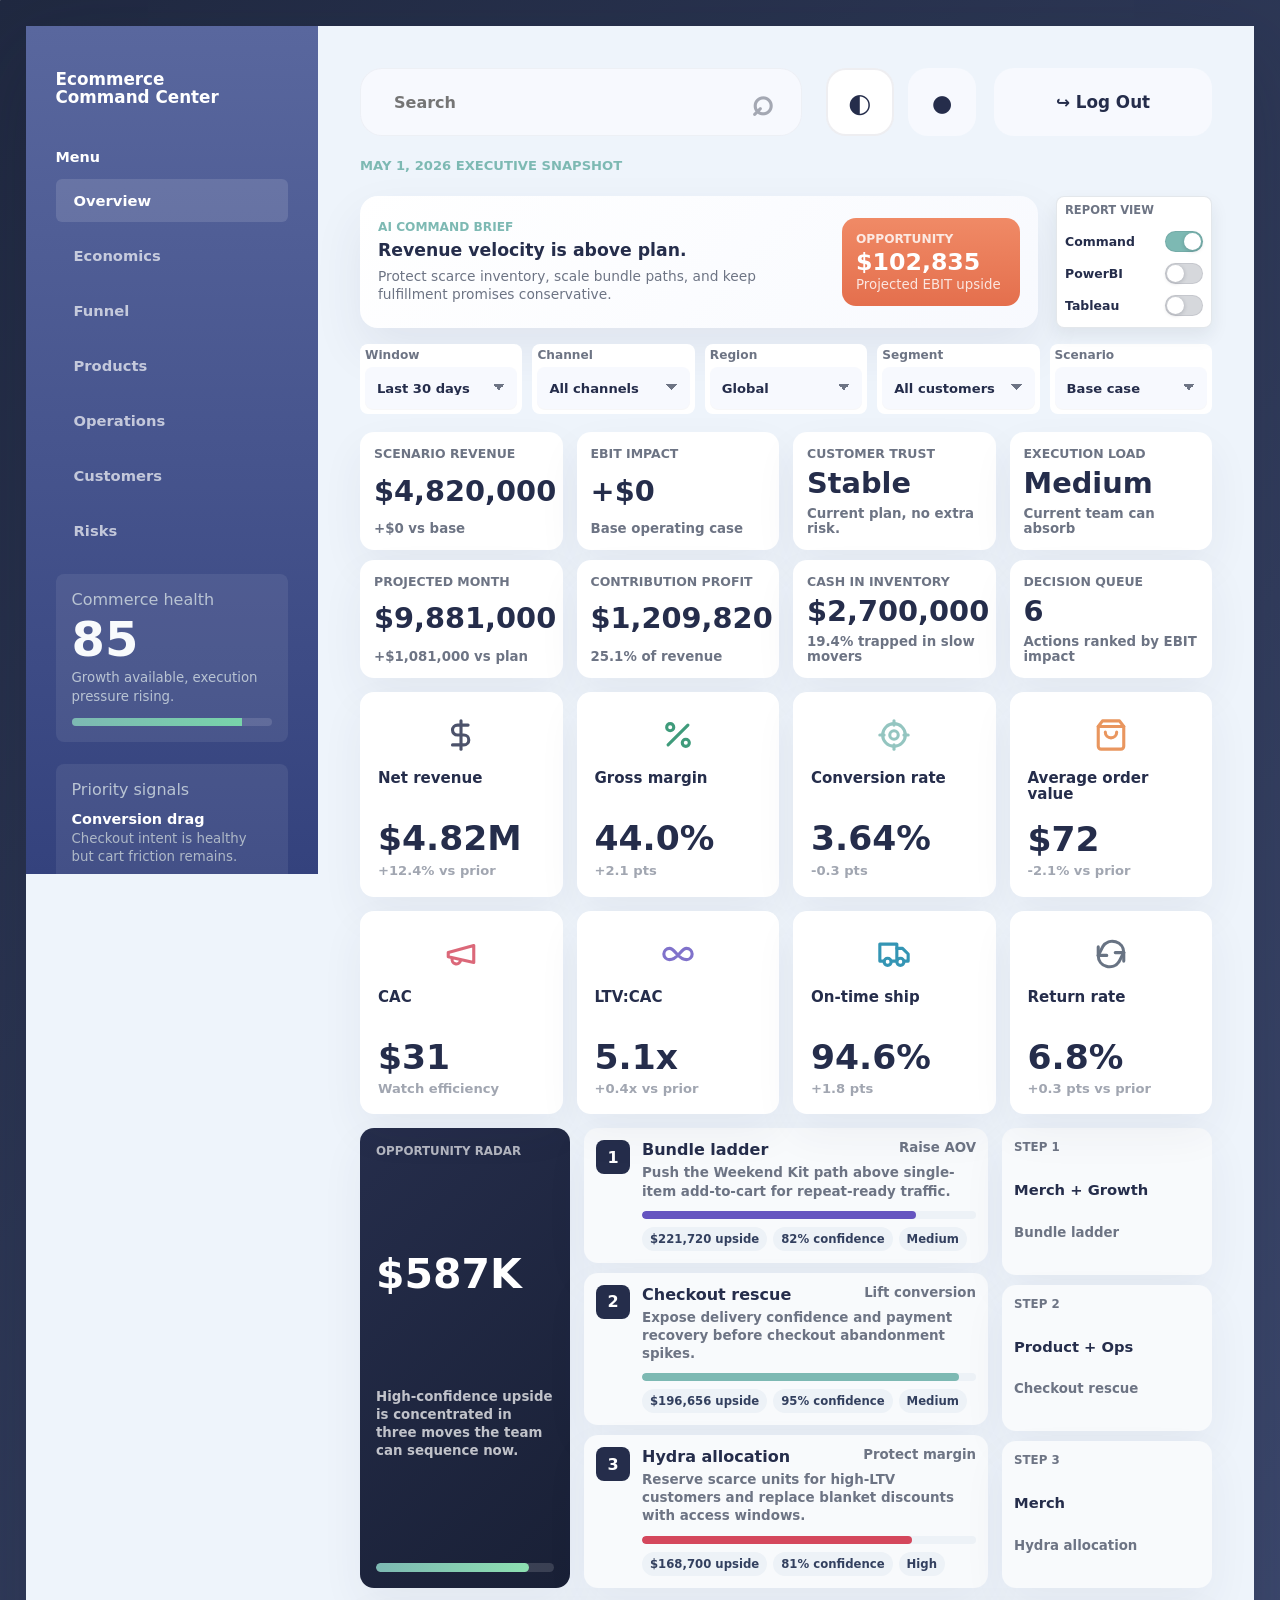
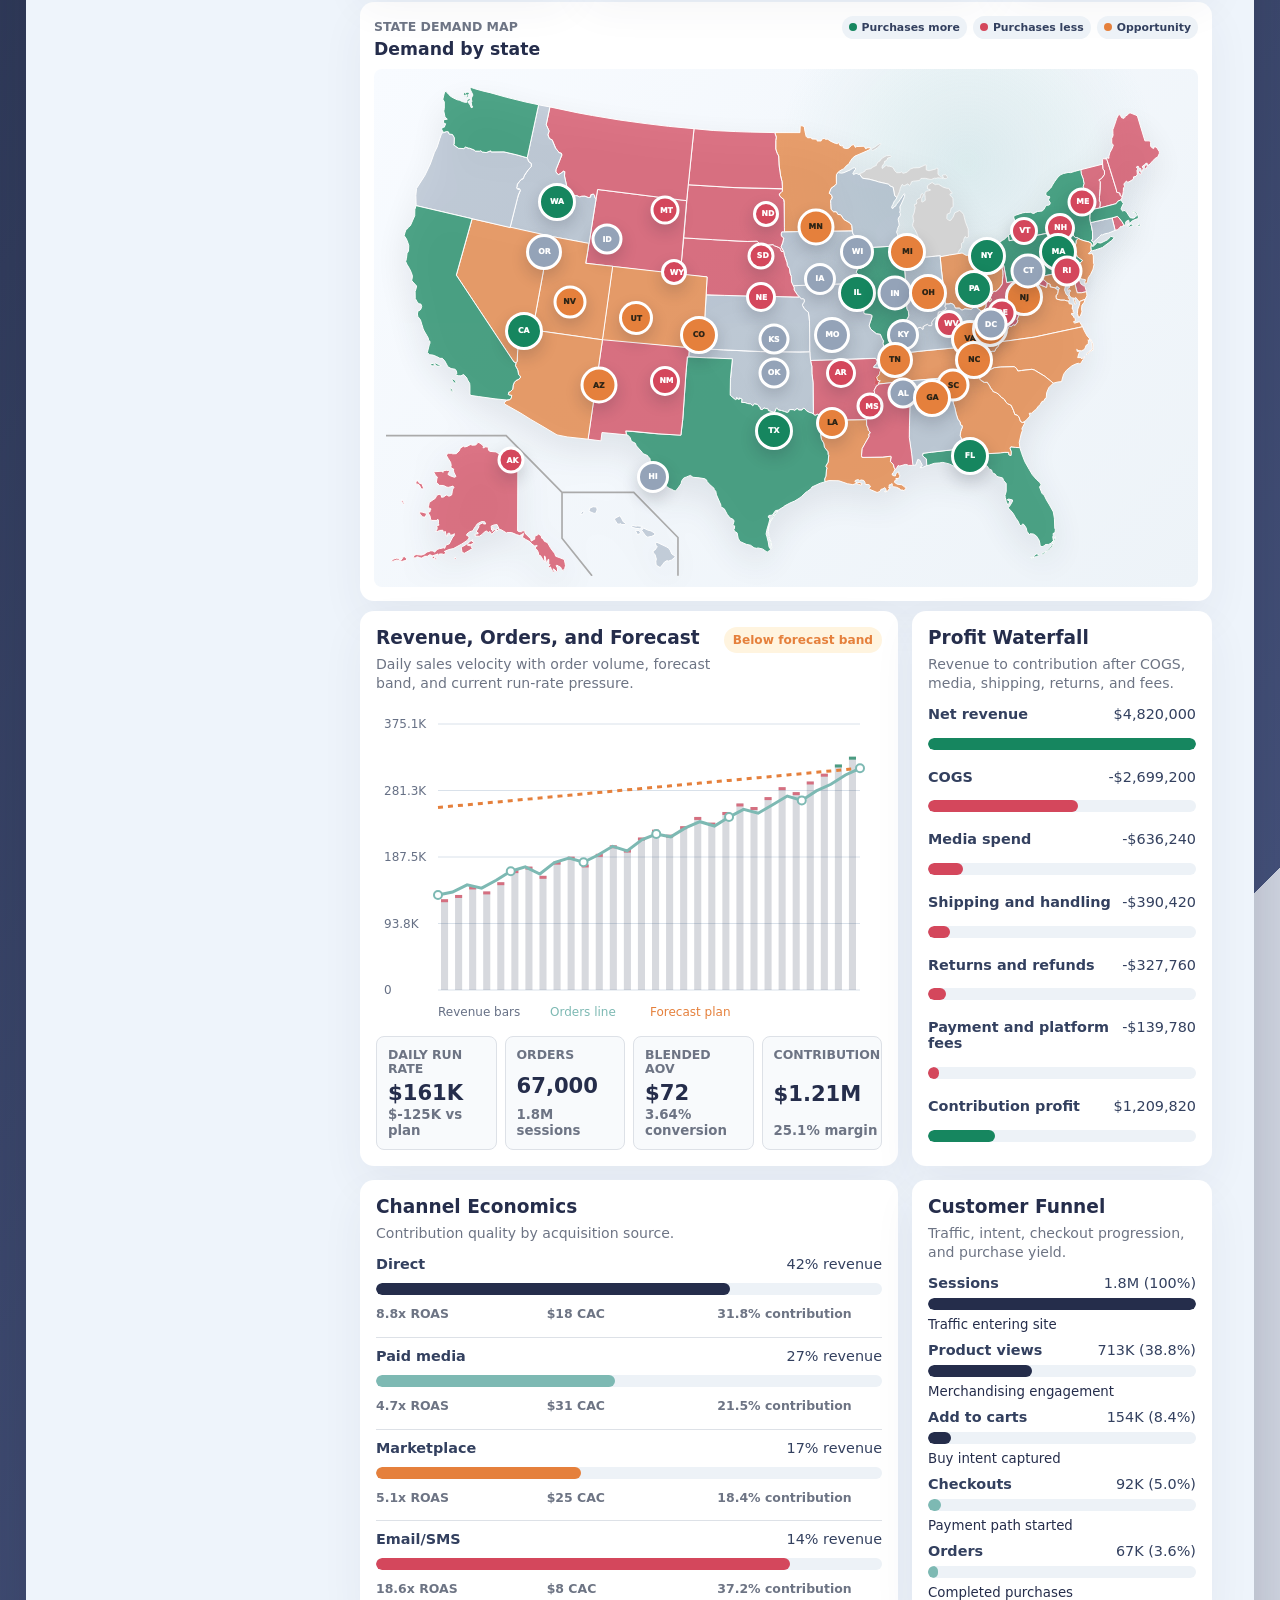
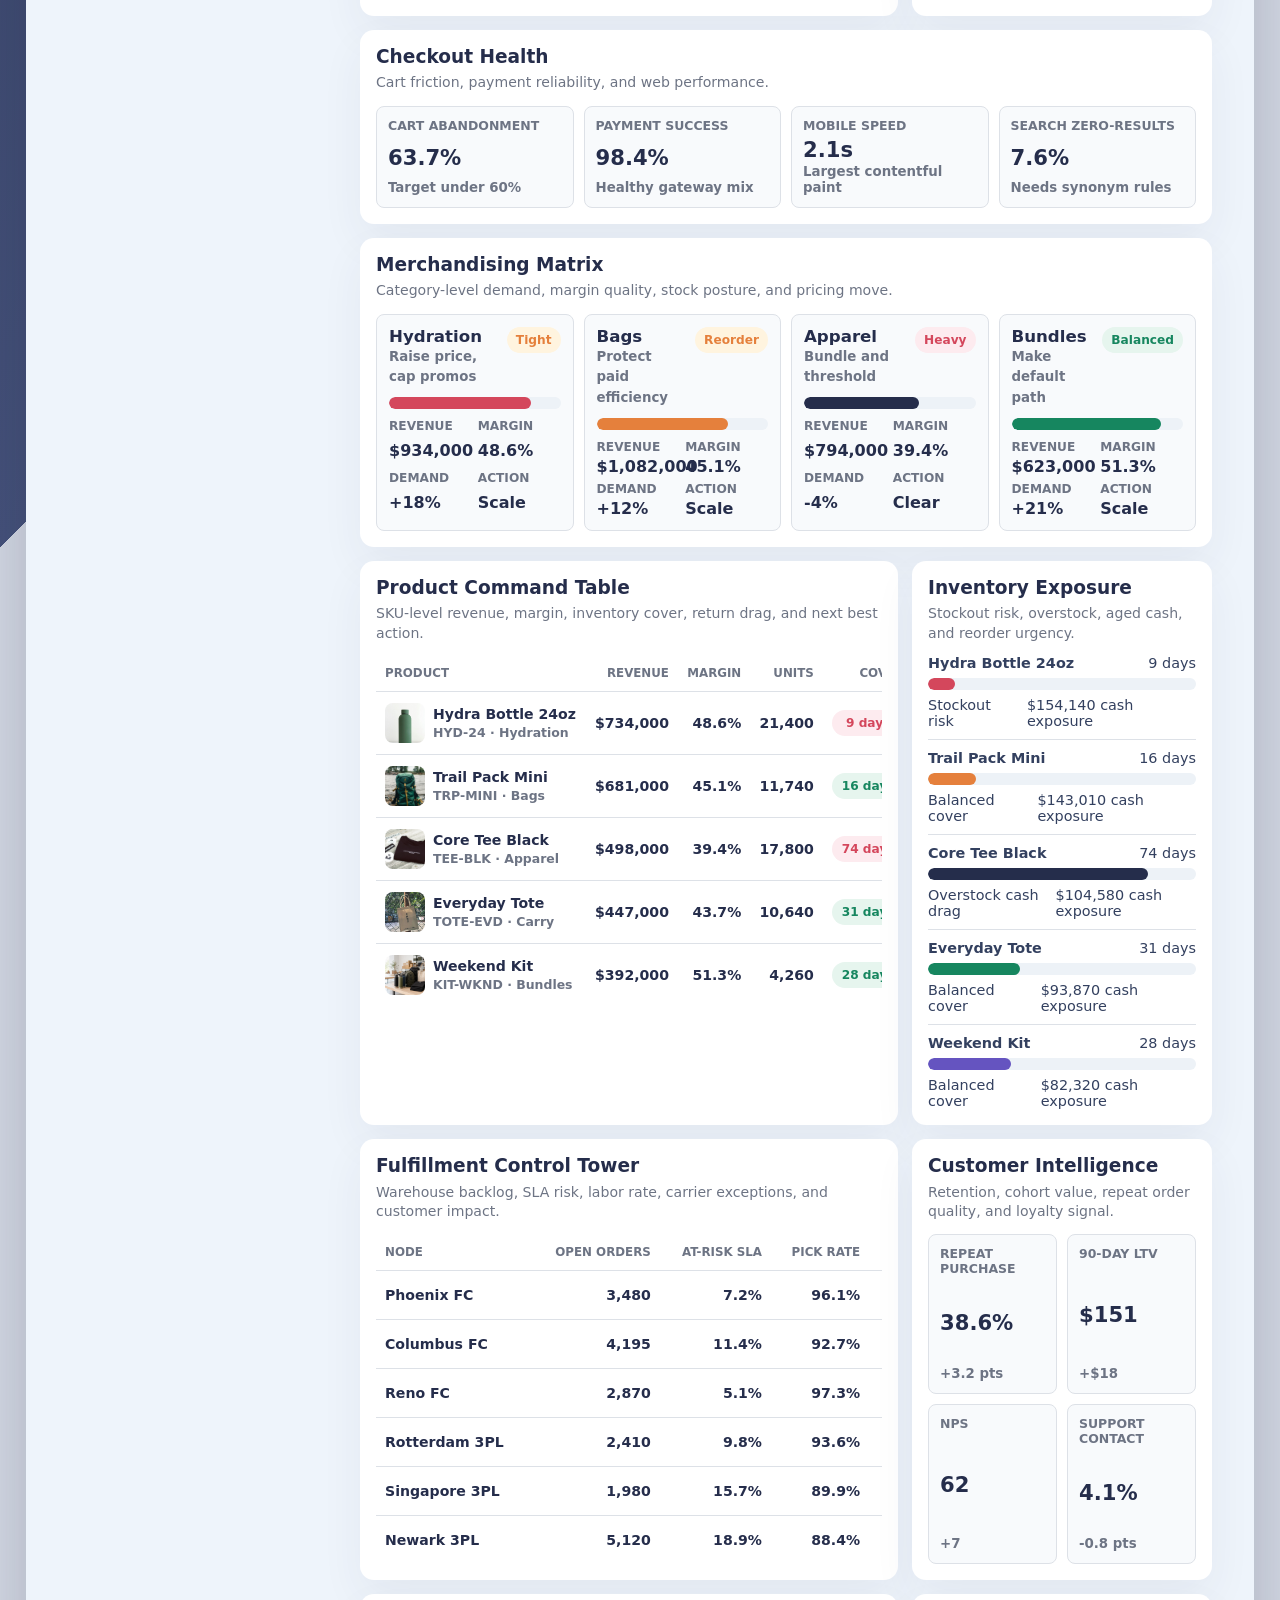
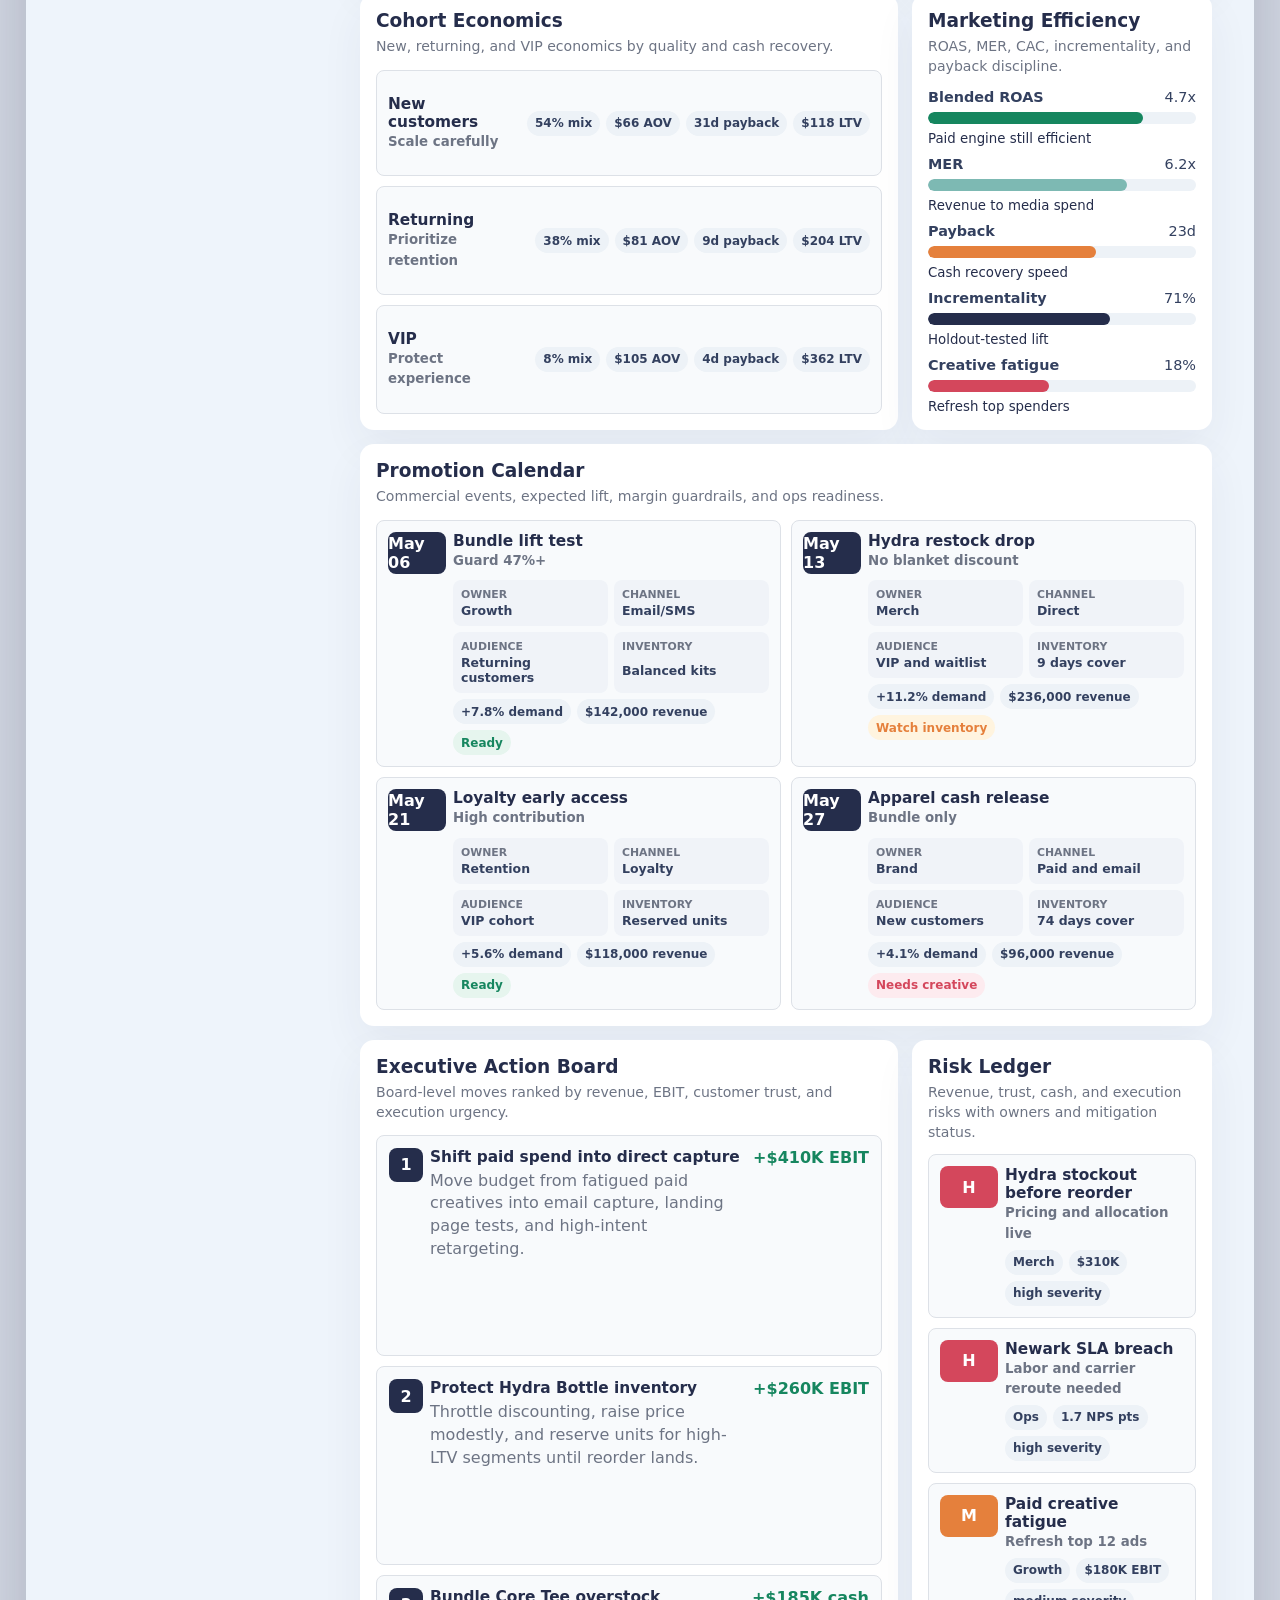
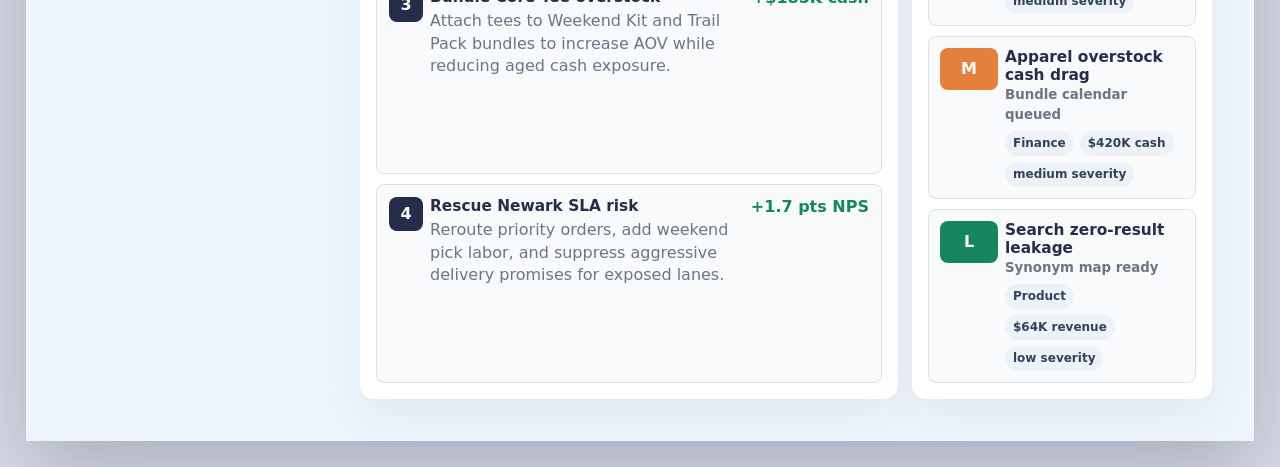
==== index.html @ 9aaed0cb "Initial ecommerce dashboard" ====
<!doctype html>
<html lang="en">
  <head>
    <meta charset="UTF-8" />
    <meta name="viewport" content="width=device-width, initial-scale=1.0" />
    <title>Ecommerce Command Center</title>
    <link rel="stylesheet" href="./styles.css" />
  </head>
  <body data-skin="command">
    <div class="app-shell">
      <aside class="sidebar" aria-label="Dashboard navigation">
        <div class="brand">
          <span class="brand-mark" aria-hidden="true">EC</span>
          <div>
            <strong>Ecommerce Command Center</strong>
            <span>Boardroom operating system</span>
          </div>
        </div>

        <nav class="nav-list">
          <a class="active" href="#overview">Overview</a>
          <a href="#economics">Economics</a>
          <a href="#funnel">Funnel</a>
          <a href="#products">Products</a>
          <a href="#operations">Operations</a>
          <a href="#customers">Customers</a>
          <a href="#risks">Risks</a>
        </nav>

        <section class="side-score" aria-label="Commerce health score">
          <span>Commerce health</span>
          <strong id="health-score">91</strong>
          <small id="health-copy">Growth strong, fulfillment pressure contained.</small>
          <div class="mini-progress" aria-hidden="true"><span id="health-fill"></span></div>
        </section>

        <section class="sidebar-panel" aria-label="Priority signals">
          <span>Priority signals</span>
          <ul id="signal-list"></ul>
        </section>
      </aside>

      <main class="dashboard">
        <section class="utility-bar" aria-label="Dashboard utilities">
          <label class="search-box">
            <span class="visually-hidden">Search</span>
            <input type="search" placeholder="Search" />
          </label>
          <div class="utility-actions" aria-label="Quick actions">
            <div class="theme-toggle" role="group" aria-label="Theme mode">
              <button class="active" type="button" data-theme-option="light" aria-label="Use light mode" aria-pressed="true">◐</button>
              <button type="button" data-theme-option="dark" aria-label="Use dark mode" aria-pressed="false">●</button>
            </div>
            <button type="button" aria-label="Log out">↪ Log Out</button>
          </div>
        </section>
        <header class="topbar">
          <div>
            <p class="eyebrow">May 1, 2026 executive snapshot</p>
            <h1>Ecommerce Command Center</h1>
            <p class="page-copy">
              Revenue, margin, acquisition, inventory, fulfillment, customer quality, and web performance in one
              decision-grade view.
            </p>
          </div>
          <section class="command-brief" aria-label="Executive command brief">
            <div class="brief-main">
              <span>AI Command Brief</span>
              <strong id="brief-headline">Revenue velocity is above plan.</strong>
              <p id="brief-copy">Protect scarce inventory, scale bundle paths, and keep fulfillment promises conservative.</p>
            </div>
            <div class="brief-score">
              <span>Opportunity</span>
              <strong id="brief-opportunity">$410K</strong>
              <small>Projected EBIT upside</small>
            </div>
            <div class="brief-pulse" aria-hidden="true">
              <i style="height: 42%"></i>
              <i style="height: 58%"></i>
              <i style="height: 48%"></i>
              <i style="height: 72%"></i>
              <i style="height: 64%"></i>
              <i style="height: 88%"></i>
              <i style="height: 76%"></i>
            </div>
          </section>
          <section class="hero-carousel" aria-label="Ecommerce command highlights">
            <div class="carousel-viewport">
              <article class="carousel-slide active">
                <img src="./performance-redesign/assets/operations-hero.png" alt="Operations planning desk with ecommerce products" />
                <div>
                  <span>Ops signal</span>
                  <strong>Fulfillment pressure mapped to revenue risk.</strong>
                </div>
              </article>
              <article class="carousel-slide">
                <img src="./performance-redesign/assets/product-bottle.jpg" alt="Green reusable bottle product hero" />
                <div>
                  <span>Inventory signal</span>
                  <strong>Hydra scarcity protected by price and allocation.</strong>
                </div>
              </article>
              <article class="carousel-slide">
                <img src="./performance-redesign/assets/product-backpack.jpg" alt="Green backpack product hero" />
                <div>
                  <span>Growth signal</span>
                  <strong>Best sellers linked to margin and channel quality.</strong>
                </div>
              </article>
            </div>
            <div class="carousel-dots" aria-label="Carousel slides">
              <button class="active" type="button" data-carousel-dot="0" aria-label="Show operations highlight"></button>
              <button type="button" data-carousel-dot="1" aria-label="Show inventory highlight"></button>
              <button type="button" data-carousel-dot="2" aria-label="Show growth highlight"></button>
            </div>
          </section>
          <div class="topbar-controls">
            <div class="skin-toggle" role="group" aria-label="Dashboard skin">
              <div class="skin-options">
                <strong>Report View</strong>
                <button class="active" type="button" data-skin-option="command" aria-pressed="true">
                  <span>Command</span>
                  <i aria-hidden="true"></i>
                </button>
                <button type="button" data-skin-option="powerbi" aria-pressed="false">
                  <span>PowerBI</span>
                  <i aria-hidden="true"></i>
                </button>
                <button type="button" data-skin-option="tableau" aria-pressed="false">
                  <span>Tableau</span>
                  <i aria-hidden="true"></i>
                </button>
              </div>
            </div>
            <section class="filters" aria-label="Dashboard filters">
              <label>
                Window
                <select id="range-filter">
                  <option value="30">Last 30 days</option>
                  <option value="14">Last 14 days</option>
                  <option value="7">Last 7 days</option>
                </select>
              </label>
              <label>
                Channel
                <select id="channel-filter">
                  <option value="all">All channels</option>
                  <option value="direct">Direct</option>
                  <option value="paid">Paid media</option>
                  <option value="marketplace">Marketplace</option>
                  <option value="email">Email/SMS</option>
                </select>
              </label>
              <label>
                Region
                <select id="region-filter">
                  <option value="all">Global</option>
                  <option value="na">North America</option>
                  <option value="eu">Europe</option>
                  <option value="apac">APAC</option>
                </select>
              </label>
              <label>
                Segment
                <select id="segment-filter">
                  <option value="all">All customers</option>
                  <option value="new">New customers</option>
                  <option value="returning">Returning customers</option>
                  <option value="vip">VIP cohort</option>
                </select>
              </label>
              <label>
                Scenario
                <select id="scenario-filter">
                  <option value="base">Base case</option>
                  <option value="growth">Growth push</option>
                  <option value="profit">Profit mode</option>
                  <option value="risk">Risk-off</option>
                </select>
              </label>
            </section>
          </div>
        </header>

        <section class="scenario-strip" aria-label="Scenario impact">
          <article>
            <span>Scenario revenue</span>
            <strong id="scenario-revenue">$4.82M</strong>
            <small id="scenario-revenue-copy">Base operating case</small>
          </article>
          <article>
            <span>EBIT impact</span>
            <strong id="scenario-ebit">$0</strong>
            <small id="scenario-ebit-copy">No scenario adjustment</small>
          </article>
          <article>
            <span>Customer trust</span>
            <strong id="scenario-trust">Stable</strong>
            <small id="scenario-trust-copy">Promise quality protected</small>
          </article>
          <article>
            <span>Execution load</span>
            <strong id="scenario-load">Medium</strong>
            <small id="scenario-load-copy">Current team can absorb</small>
          </article>
        </section>

        <section class="briefing-strip" aria-label="Executive briefing">
          <article>
            <span>Projected month</span>
            <strong id="month-projection">$9.9M</strong>
            <small id="projection-gap">+$1.1M vs plan</small>
          </article>
          <article>
            <span>Contribution profit</span>
            <strong id="contribution-profit">$1.21M</strong>
            <small id="profit-gap">25.1% of revenue</small>
          </article>
          <article>
            <span>Cash in inventory</span>
            <strong id="cash-inventory">$2.7M</strong>
            <small id="inventory-copy">19.4% trapped in slow movers</small>
          </article>
          <article>
            <span>Decision queue</span>
            <strong id="decision-count">6</strong>
            <small>Actions ranked by EBIT impact</small>
          </article>
        </section>

        <section class="summary-grid" aria-label="Top KPIs">
          <article class="kpi-card accent-blue">
            <span class="kpi-label">Net revenue</span>
            <strong id="revenue-kpi">$4.82M</strong>
            <small id="revenue-delta" class="positive">+12.4% vs prior</small>
          </article>
          <article class="kpi-card accent-green">
            <span class="kpi-label">Gross margin</span>
            <strong id="margin-kpi">42.8%</strong>
            <small id="margin-delta" class="positive">+2.1 pts</small>
          </article>
          <article class="kpi-card accent-teal">
            <span class="kpi-label">Conversion rate</span>
            <strong id="conversion-kpi">3.64%</strong>
            <small id="conversion-delta" class="negative">-0.3 pts</small>
          </article>
          <article class="kpi-card accent-amber">
            <span class="kpi-label">Average order value</span>
            <strong id="aov-kpi">$71.90</strong>
            <small id="aov-delta" class="positive">+4.6% vs prior</small>
          </article>
          <article class="kpi-card accent-rose">
            <span class="kpi-label">CAC</span>
            <strong id="cac-kpi">$31.40</strong>
            <small id="cac-delta" class="neutral">Within target band</small>
          </article>
          <article class="kpi-card accent-indigo">
            <span class="kpi-label">LTV:CAC</span>
            <strong id="ltv-kpi">4.8x</strong>
            <small id="ltv-delta" class="positive">+0.4x vs prior</small>
          </article>
          <article class="kpi-card accent-cyan">
            <span class="kpi-label">On-time ship</span>
            <strong id="ship-kpi">94.6%</strong>
            <small id="ship-delta" class="positive">+1.8 pts</small>
          </article>
          <article class="kpi-card accent-slate">
            <span class="kpi-label">Return rate</span>
            <strong id="return-kpi">6.8%</strong>
            <small id="return-delta" class="positive">-0.9 pts vs prior</small>
          </article>
        </section>

        <section class="opportunity-radar" id="opportunity-radar" aria-label="Opportunity radar">
          <div class="radar-hero">
            <span>Opportunity radar</span>
            <strong id="radar-upside">$0</strong>
            <small id="radar-copy">Filtering the operating model for the highest-confidence next moves.</small>
            <div class="radar-score" aria-label="Opportunity confidence">
              <i id="radar-score-fill"></i>
            </div>
          </div>
          <div class="radar-map" id="radar-map"></div>
          <div class="radar-timeline" id="radar-timeline"></div>
        </section>

        <section class="state-demand-panel" aria-label="United States demand map">
          <div class="state-map-head">
            <div>
              <span class="mini-label">State demand map</span>
              <h2>Demand by state</h2>
            </div>
            <div class="state-legend" aria-label="State demand legend">
              <span><i class="legend-high"></i> Purchases more</span>
              <span><i class="legend-low"></i> Purchases less</span>
              <span><i class="legend-opportunity"></i> Opportunity</span>
            </div>
          </div>
          <div class="state-map-layout">
            <div class="state-geo-map" id="state-geo-map">
              <div class="real-us-map-frame">
                <object class="real-us-map" data="./assets/us-map.svg" type="image/svg+xml" aria-label="United States map with state boundaries">
                  United States map with state boundaries
                </object>
              </div>
            </div>
          </div>
        </section>

        <section class="content-grid">
          <article class="panel xwide" id="overview">
            <div class="panel-head">
              <div>
                <h2>Revenue, Orders, and Forecast</h2>
                <p>Daily sales velocity with order volume, forecast band, and current run-rate pressure.</p>
              </div>
              <span id="trend-status" class="status-pill">Tracking above plan</span>
            </div>
            <div class="chart-wrap">
              <canvas id="revenue-chart" height="320" aria-label="Revenue, orders, and forecast trend"></canvas>
              <div class="chart-tooltip" id="revenue-chart-tooltip" role="status" aria-live="polite"></div>
            </div>
            <div class="chart-metrics" id="chart-metrics"></div>
          </article>

          <article class="panel" id="economics">
            <div class="panel-head">
              <div>
                <h2>Profit Waterfall</h2>
                <p>Revenue to contribution after COGS, media, shipping, returns, and fees.</p>
              </div>
            </div>
            <div class="waterfall" id="profit-waterfall"></div>
          </article>

          <article class="panel">
            <div class="panel-head">
              <div>
                <h2>Channel Economics</h2>
                <p>Contribution quality by acquisition source.</p>
              </div>
            </div>
            <div class="channel-economics" id="channel-economics"></div>
          </article>

          <article class="panel" id="funnel">
            <div class="panel-head">
              <div>
                <h2>Customer Funnel</h2>
                <p>Traffic, intent, checkout progression, and purchase yield.</p>
              </div>
            </div>
            <div class="funnel-list" id="funnel-list"></div>
          </article>

          <article class="panel" id="checkout-health-panel">
            <div class="panel-head">
              <div>
                <h2>Checkout Health</h2>
                <p>Cart friction, payment reliability, and web performance.</p>
              </div>
            </div>
            <div class="diagnostic-grid" id="checkout-health"></div>
          </article>

          <article class="panel wide" id="merchandising">
            <div class="panel-head">
              <div>
                <h2>Merchandising Matrix</h2>
                <p>Category-level demand, margin quality, stock posture, and pricing move.</p>
              </div>
            </div>
            <div class="merch-grid" id="merch-grid"></div>
          </article>

          <article class="panel wide" id="products">
            <div class="panel-head">
              <div>
                <h2>Product Command Table</h2>
                <p>SKU-level revenue, margin, inventory cover, return drag, and next best action.</p>
              </div>
            </div>
            <div class="table-wrap">
              <table>
                <thead>
                  <tr>
                    <th>Product</th>
                    <th>Revenue</th>
                    <th>Margin</th>
                    <th>Units</th>
                    <th>Cover</th>
                    <th>Return</th>
                    <th>Action</th>
                  </tr>
                </thead>
                <tbody id="product-table"></tbody>
              </table>
            </div>
          </article>

          <article class="panel">
            <div class="panel-head">
              <div>
                <h2>Inventory Exposure</h2>
                <p>Stockout risk, overstock, aged cash, and reorder urgency.</p>
              </div>
            </div>
            <div class="inventory-list" id="inventory-list"></div>
          </article>

          <article class="panel wide" id="operations">
            <div class="panel-head">
              <div>
                <h2>Fulfillment Control Tower</h2>
                <p>Warehouse backlog, SLA risk, labor rate, carrier exceptions, and customer impact.</p>
              </div>
            </div>
            <div class="table-wrap">
              <table>
                <thead>
                  <tr>
                    <th>Node</th>
                    <th>Open orders</th>
                    <th>At-risk SLA</th>
                    <th>Pick rate</th>
                    <th>Ship cost</th>
                    <th>Carrier issues</th>
                    <th>Status</th>
                  </tr>
                </thead>
                <tbody id="warehouse-table"></tbody>
              </table>
            </div>
          </article>

          <article class="panel" id="customers">
            <div class="panel-head">
              <div>
                <h2>Customer Intelligence</h2>
                <p>Retention, cohort value, repeat order quality, and loyalty signal.</p>
              </div>
            </div>
            <div class="customer-grid" id="customer-grid"></div>
          </article>

          <article class="panel">
            <div class="panel-head">
              <div>
                <h2>Cohort Economics</h2>
                <p>New, returning, and VIP economics by quality and cash recovery.</p>
              </div>
            </div>
            <div class="cohort-list" id="cohort-list"></div>
          </article>

          <article class="panel">
            <div class="panel-head">
              <div>
                <h2>Marketing Efficiency</h2>
                <p>ROAS, MER, CAC, incrementality, and payback discipline.</p>
              </div>
            </div>
            <div class="metric-stack" id="marketing-metrics"></div>
          </article>

          <article class="panel" id="promotion-calendar-panel">
            <div class="panel-head">
              <div>
                <h2>Promotion Calendar</h2>
                <p>Commercial events, expected lift, margin guardrails, and ops readiness.</p>
              </div>
            </div>
            <div class="promo-list" id="promo-list"></div>
          </article>

          <article class="panel wide">
            <div class="panel-head">
              <div>
                <h2>Executive Action Board</h2>
                <p>Board-level moves ranked by revenue, EBIT, customer trust, and execution urgency.</p>
              </div>
            </div>
            <div class="action-board" id="action-board"></div>
          </article>

          <article class="panel wide" id="risks">
            <div class="panel-head">
              <div>
                <h2>Risk Ledger</h2>
                <p>Revenue, trust, cash, and execution risks with owners and mitigation status.</p>
              </div>
            </div>
            <div class="risk-ledger" id="risk-ledger"></div>
          </article>
        </section>
      </main>
    </div>

    <script src="./app.js"></script>
  </body>
</html>
---- styles.css ----
:root {
  color-scheme: light;
  --ink: #252d4b;
  --ink-2: #33405f;
  --muted: #6d7484;
  --soft: #8a94a6;
  --line: #dde1e7;
  --line-strong: #c6ccd6;
  --panel: #ffffff;
  --page: #eef0f3;
  --nav: #252d4b;
  --nav-2: #1d243c;
  --blue: #252d4b;
  --teal: #7db9b3;
  --green: #16865f;
  --amber: #e5803c;
  --rose: #d4475c;
  --indigo: #6554c0;
  --cyan: #087ea4;
  --slate: #475569;
  --shadow: 0 22px 54px rgba(20, 25, 42, 0.13);
  --tight-shadow: 0 12px 28px rgba(20, 25, 42, 0.1);
  --select-bg: #ffffff;
  --card-bg: rgba(255, 255, 255, 0.78);
  --subcard-bg: #f8fafc;
  --track: #edf2f7;
  --nav-text: #c9d3e1;
  --nav-active: rgba(255, 255, 255, 0.1);
  font-family: Inter, ui-sans-serif, system-ui, -apple-system, BlinkMacSystemFont, "Segoe UI", sans-serif;
}

body[data-skin="powerbi"] {
  --ink: #1f1f1f;
  --ink-2: #2f2f2f;
  --muted: #5f6368;
  --line: #d4d4d4;
  --line-strong: #bdbdbd;
  --panel: #ffffff;
  --page: #f3f2f1;
  --nav: #201f1e;
  --nav-2: #323130;
  --blue: #118dff;
  --teal: #00b7c3;
  --green: #107c41;
  --amber: #f2c811;
  --rose: #d13438;
  --indigo: #5c2d91;
  --cyan: #0078d4;
  --slate: #605e5c;
  --shadow: 0 8px 22px rgba(32, 31, 30, 0.11);
  --tight-shadow: 0 4px 12px rgba(32, 31, 30, 0.08);
  --card-bg: #ffffff;
  --subcard-bg: #fafafa;
  --track: #eeeeee;
  --nav-active: rgba(242, 200, 17, 0.18);
}

body[data-skin="tableau"] {
  --ink: #1f2933;
  --ink-2: #344054;
  --muted: #697586;
  --line: #d6dce5;
  --line-strong: #b9c4d0;
  --panel: #ffffff;
  --page: #f7f8fa;
  --nav: #243746;
  --nav-2: #324a5f;
  --blue: #4e79a7;
  --teal: #76b7b2;
  --green: #59a14f;
  --amber: #f28e2b;
  --rose: #e15759;
  --indigo: #b07aa1;
  --cyan: #9c755f;
  --slate: #79706e;
  --shadow: 0 10px 28px rgba(36, 55, 70, 0.1);
  --tight-shadow: 0 6px 16px rgba(36, 55, 70, 0.08);
  --card-bg: #ffffff;
  --subcard-bg: #fbfbfc;
  --track: #edf0f4;
  --nav-active: rgba(255, 255, 255, 0.14);
}

body[data-skin="powerbi"] .brand-mark {
  color: #201f1e;
  background: var(--amber);
}

body[data-skin="powerbi"] {
  background: #f3f2f1;
}

body[data-skin="powerbi"] .app-shell {
  grid-template-columns: 244px minmax(0, 1fr);
}

body[data-skin="powerbi"] .sidebar {
  padding: 18px 14px;
  background: linear-gradient(180deg, #201f1e, #2b2a29);
}

body[data-skin="powerbi"] .brand {
  padding-bottom: 14px;
  margin-bottom: 18px;
  border-bottom: 1px solid rgba(255, 255, 255, 0.16);
}

body[data-skin="powerbi"] .nav-list {
  gap: 3px;
}

body[data-skin="powerbi"] .nav-list a,
body[data-skin="powerbi"] .side-score,
body[data-skin="powerbi"] .sidebar-panel,
body[data-skin="powerbi"] .scenario-strip article,
body[data-skin="powerbi"] .briefing-strip article,
body[data-skin="powerbi"] .kpi-card,
body[data-skin="powerbi"] .panel,
body[data-skin="powerbi"] .chart-metrics article,
body[data-skin="powerbi"] .diagnostic-card,
body[data-skin="powerbi"] .customer-card,
body[data-skin="powerbi"] .merch-card,
body[data-skin="powerbi"] .cohort-row,
body[data-skin="powerbi"] .promo-item,
body[data-skin="powerbi"] .risk-item,
body[data-skin="powerbi"] .action-item {
  border-radius: 2px;
}

body[data-skin="powerbi"] .nav-list a.active {
  color: #201f1e;
  background: var(--amber);
}

body[data-skin="powerbi"] .dashboard {
  padding: 20px;
  background:
    linear-gradient(#e5e5e5 1px, transparent 1px),
    linear-gradient(90deg, #e5e5e5 1px, transparent 1px),
    #f3f2f1;
  background-size: 24px 24px;
}

body[data-skin="powerbi"] .topbar {
  display: grid;
  grid-template-columns: minmax(0, 1fr) minmax(260px, 420px) auto;
  align-items: start;
  gap: 14px;
  padding: 16px;
  border: 1px solid var(--line);
  border-left: 8px solid var(--amber);
  background: #ffffff;
  box-shadow: var(--tight-shadow);
}

body[data-skin="powerbi"] h1 {
  font-size: clamp(2rem, 3vw, 3.1rem);
  line-height: 1;
}

body[data-skin="powerbi"] .page-copy {
  max-width: none;
  margin-top: 7px;
}

body[data-skin="powerbi"] .hero-carousel,
body[data-skin="powerbi"] .carousel-viewport,
body[data-skin="powerbi"] .carousel-slide {
  border-radius: 2px;
}

body[data-skin="powerbi"] .filters {
  grid-template-columns: repeat(5, minmax(132px, 1fr));
  max-width: none;
  justify-content: stretch;
  grid-column: 1 / -1;
  width: 100%;
}

body[data-skin="powerbi"] label {
  min-width: 0;
  padding: 8px;
  border: 1px solid var(--line);
  background: #ffffff;
}

body[data-skin="powerbi"] .skin-toggle {
  justify-self: end;
  grid-column: 3;
  grid-row: 1;
}

body[data-skin="powerbi"] .topbar-controls {
  display: contents;
}

body[data-skin="powerbi"] .skin-options button.active i {
  color: #201f1e;
  background: var(--amber);
}

body[data-skin="powerbi"] select {
  width: 100%;
  border-radius: 2px;
  border-color: #bdbdbd;
  background-color: #ffffff;
}

body[data-skin="powerbi"] .scenario-strip,
body[data-skin="powerbi"] .briefing-strip,
body[data-skin="powerbi"] .summary-grid,
body[data-skin="powerbi"] .content-grid {
  gap: 10px;
}

body[data-skin="powerbi"] .kpi-card::before {
  width: 6px;
}

body[data-skin="powerbi"] .panel {
  border-top: 3px solid var(--amber);
  box-shadow: none;
}

body[data-skin="powerbi"] .panel-head {
  min-height: 52px;
  padding-bottom: 10px;
  border-bottom: 1px solid var(--line);
}

body[data-skin="powerbi"] .status-pill,
body[data-skin="powerbi"] .badge {
  border-radius: 2px;
}

body[data-skin="powerbi"] .bar-track,
body[data-skin="powerbi"] .bar-fill {
  border-radius: 0;
}

body[data-skin="tableau"] .brand-mark {
  color: #ffffff;
  background: var(--blue);
}

body[data-skin="tableau"] {
  background:
    linear-gradient(180deg, #ffffff 0, #ffffff 76px, var(--page) 76px),
    var(--page);
}

body[data-skin="tableau"] .app-shell {
  grid-template-columns: 1fr;
}

body[data-skin="tableau"] .sidebar {
  position: sticky;
  top: 0;
  z-index: 20;
  height: auto;
  display: grid;
  grid-template-columns: auto minmax(0, 1fr) auto;
  align-items: center;
  gap: 18px;
  padding: 12px 28px;
  color: var(--ink);
  background: rgba(255, 255, 255, 0.95);
  border-bottom: 1px solid var(--line);
  box-shadow: 0 4px 18px rgba(36, 55, 70, 0.06);
  backdrop-filter: blur(14px);
}

body[data-skin="tableau"] .brand {
  margin: 0;
}

body[data-skin="tableau"] .brand span {
  color: var(--muted);
}

body[data-skin="tableau"] .brand strong {
  color: var(--ink);
}

body[data-skin="tableau"] .nav-list {
  display: flex;
  justify-content: center;
  gap: 4px;
}

body[data-skin="tableau"] .nav-list a {
  color: var(--ink-2);
  border-radius: 0;
  border-bottom: 3px solid transparent;
  background: transparent;
}

body[data-skin="tableau"] .nav-list a:hover,
body[data-skin="tableau"] .nav-list a.active {
  color: var(--blue);
  border-bottom-color: var(--blue);
  background: transparent;
}

body[data-skin="tableau"] .side-score {
  width: 190px;
  margin: 0;
  padding: 9px 12px;
  color: var(--ink);
  border-color: var(--line);
  background: #ffffff;
}

body[data-skin="tableau"] .side-score span,
body[data-skin="tableau"] .side-score small {
  color: var(--muted);
}

body[data-skin="tableau"] .side-score strong {
  display: inline;
  margin: 0 8px 0 0;
  color: var(--ink);
  font-size: 1.45rem;
}

body[data-skin="tableau"] .side-score .mini-progress,
body[data-skin="tableau"] .sidebar-panel {
  display: none;
}

body[data-skin="tableau"] .dashboard {
  padding: 22px 28px 30px;
}

body[data-skin="tableau"] .topbar {
  display: grid;
  grid-template-columns: minmax(0, 1fr) minmax(280px, 460px) auto;
  align-items: start;
  gap: 18px;
  margin-bottom: 16px;
}

body[data-skin="tableau"] h1 {
  font-size: clamp(2.2rem, 3.4vw, 4rem);
}

body[data-skin="tableau"] .filters {
  grid-template-columns: repeat(5, minmax(132px, 1fr));
  max-width: none;
  justify-content: stretch;
  grid-column: 1 / -1;
  width: 100%;
  padding: 10px;
  border: 1px solid var(--line);
  border-radius: 8px;
  background: #ffffff;
  box-shadow: var(--tight-shadow);
}

body[data-skin="tableau"] .hero-carousel {
  box-shadow: none;
}

body[data-skin="tableau"] .topbar-controls {
  display: contents;
}

body[data-skin="tableau"] .skin-toggle {
  justify-self: end;
  grid-column: 3;
  grid-row: 1;
}

body[data-skin="tableau"] select {
  width: 100%;
  border-radius: 4px;
}

body[data-skin="tableau"] .kpi-card::before {
  width: 0;
}

body[data-skin="tableau"] .kpi-card {
  border-top: 4px solid var(--accent, var(--blue));
  box-shadow: none;
}

body[data-skin="tableau"] .panel {
  box-shadow: 0 1px 0 rgba(36, 55, 70, 0.08), 0 10px 22px rgba(36, 55, 70, 0.07);
  border-top: 1px solid var(--line);
}

body[data-skin="tableau"] .scenario-strip article,
body[data-skin="tableau"] .briefing-strip article {
  border-left: 4px solid var(--blue);
}

body[data-skin="tableau"] .panel-head {
  border-bottom: 1px solid var(--line);
  padding-bottom: 10px;
}

body[data-skin="tableau"] .bar-track {
  height: 10px;
}

body[data-skin="tableau"] table {
  border-collapse: separate;
  border-spacing: 0;
}

body[data-skin="tableau"] tbody tr:nth-child(even) td {
  background: #fafbfc;
}

* {
  box-sizing: border-box;
}

html {
  scroll-behavior: smooth;
}

body {
  margin: 0;
  color: var(--ink);
  background:
    linear-gradient(180deg, rgba(255, 255, 255, 0.88), rgba(238, 243, 247, 0.96) 290px),
    var(--page);
  font-variant-numeric: tabular-nums;
}

button,
select {
  font: inherit;
}

strong,
b,
td,
th,
select,
button,
.badge,
.status-pill,
.impact,
.kpi-card small,
.briefing-strip small,
.scenario-strip small {
  font-variant-numeric: tabular-nums;
}

.app-shell {
  min-height: 100vh;
  display: grid;
  grid-template-columns: 292px minmax(0, 1fr);
}

.sidebar {
  position: sticky;
  top: 0;
  height: 100vh;
  padding: 24px 18px;
  color: #f8fafc;
  background:
    radial-gradient(circle at 20% 0%, rgba(15, 159, 143, 0.3), transparent 26%),
    linear-gradient(180deg, var(--nav), var(--nav-2));
  overflow-y: auto;
}

.brand {
  display: flex;
  align-items: center;
  gap: 12px;
  margin-bottom: 28px;
}

.brand-mark {
  display: grid;
  place-items: center;
  width: 44px;
  height: 44px;
  border-radius: 8px;
  font-weight: 900;
  background: #f8fafc;
  color: var(--nav);
}

.brand strong,
.brand span {
  display: block;
}

.brand span {
  margin-top: 3px;
  color: #aeb8c7;
  font-size: 0.82rem;
}

.nav-list {
  display: grid;
  gap: 7px;
}

.nav-list a {
  color: var(--nav-text);
  text-decoration: none;
  padding: 11px 12px;
  border-radius: 8px;
  font-size: 0.92rem;
  font-weight: 800;
}

.nav-list a:hover,
.nav-list a.active {
  color: #ffffff;
  background: var(--nav-active);
}

.side-score,
.sidebar-panel {
  margin-top: 22px;
  padding: 16px;
  border: 1px solid rgba(255, 255, 255, 0.14);
  border-radius: 8px;
  background: rgba(255, 255, 255, 0.06);
}

.side-score span,
.side-score small,
.sidebar-panel span {
  color: #b9c4d3;
}

.side-score strong {
  display: block;
  margin: 8px 0 4px;
  font-size: 3rem;
  line-height: 0.95;
}

.mini-progress {
  height: 8px;
  margin-top: 13px;
  overflow: hidden;
  border-radius: 999px;
  background: rgba(255, 255, 255, 0.13);
}

.mini-progress span {
  display: block;
  width: 91%;
  height: 100%;
  background: linear-gradient(90deg, var(--teal), #78d4aa);
}

.sidebar-panel ul {
  display: grid;
  gap: 12px;
  margin: 12px 0 0;
  padding: 0;
  list-style: none;
}

.sidebar-panel li {
  display: grid;
  gap: 3px;
  padding-top: 12px;
  border-top: 1px solid rgba(255, 255, 255, 0.1);
}

.sidebar-panel li:first-child {
  padding-top: 0;
  border-top: 0;
}

.sidebar-panel strong {
  color: #ffffff;
  font-size: 0.9rem;
}

.sidebar-panel small {
  color: #aeb8c7;
  line-height: 1.35;
}

.dashboard {
  min-width: 0;
  padding: 28px;
}

.topbar {
  display: flex;
  justify-content: space-between;
  align-items: end;
  gap: 26px;
  margin-bottom: 18px;
}

.topbar > div:first-child {
  min-width: 360px;
  flex: 1 1 560px;
}

.topbar-controls {
  display: grid;
  justify-items: end;
  gap: 12px;
  flex: 0 0 auto;
}

.hero-carousel {
  position: relative;
  width: clamp(280px, 24vw, 430px);
  flex: 0 1 430px;
  align-self: end;
  border: 1px solid var(--line);
  border-radius: 8px;
  background: var(--panel);
  box-shadow: var(--tight-shadow);
  overflow: hidden;
}

.carousel-viewport {
  position: relative;
  height: 164px;
  overflow: hidden;
  border-radius: 8px;
}

.carousel-slide {
  position: absolute;
  inset: 0;
  opacity: 0;
  transition: opacity 260ms ease;
}

.carousel-slide.active {
  opacity: 1;
}

.carousel-slide img {
  width: 100%;
  height: 100%;
  object-fit: cover;
  display: block;
}

.carousel-slide::after {
  content: "";
  position: absolute;
  inset: 0;
  background: linear-gradient(90deg, rgba(17, 24, 39, 0.82), rgba(17, 24, 39, 0.26) 70%);
}

.carousel-slide div {
  position: absolute;
  left: 14px;
  right: 14px;
  bottom: 14px;
  z-index: 1;
  display: grid;
  gap: 5px;
  color: #ffffff;
}

.carousel-slide span {
  color: rgba(255, 255, 255, 0.72);
  font-size: 0.72rem;
  font-weight: 900;
  text-transform: uppercase;
}

.carousel-slide strong {
  max-width: 28ch;
  font-size: 1rem;
  line-height: 1.18;
}

.carousel-dots {
  position: absolute;
  right: 12px;
  bottom: 12px;
  z-index: 2;
  display: flex;
  gap: 5px;
}

.carousel-dots button {
  width: 7px;
  height: 7px;
  padding: 0;
  border: 0;
  border-radius: 999px;
  background: rgba(255, 255, 255, 0.48);
  cursor: pointer;
}

.carousel-dots button.active {
  width: 20px;
  background: #ffffff;
}

body[data-skin="command"] {
  background:
    radial-gradient(circle at 82% 6%, rgba(229, 128, 60, 0.13), transparent 24%),
    linear-gradient(180deg, #f3f4f6 0, #eceff3 360px, #eef0f3 100%);
}

body[data-skin="command"] .sidebar {
  background:
    linear-gradient(180deg, rgba(229, 128, 60, 0.12), transparent 34%),
    linear-gradient(180deg, #252d4b, #1c2238);
}

body[data-skin="command"] .brand-mark {
  color: #ffffff;
  background: var(--amber);
}

body[data-skin="command"] .nav-list a.active {
  background: rgba(229, 128, 60, 0.18);
}

body[data-skin="command"] .topbar {
  position: relative;
  min-height: 360px;
  align-items: start;
  padding: clamp(24px, 3vw, 36px);
  border: 1px solid rgba(198, 204, 214, 0.9);
  border-radius: 8px;
  background:
    linear-gradient(135deg, rgba(255, 255, 255, 0.84), rgba(226, 229, 233, 0.9)),
    #eef0f3;
  box-shadow: 0 28px 70px rgba(24, 29, 49, 0.12);
  overflow: hidden;
}

body[data-skin="command"] .topbar::after {
  content: "";
  position: absolute;
  left: 38px;
  bottom: -84px;
  width: min(760px, 48vw);
  height: 170px;
  border-radius: 50%;
  background: rgba(20, 25, 42, 0.24);
  filter: blur(22px);
  transform: rotate(-8deg);
}

body[data-skin="command"] .topbar > div:first-child {
  position: relative;
  z-index: 2;
  flex: 0 1 650px;
  max-width: min(760px, calc(100% - 610px));
}

body[data-skin="command"] .eyebrow {
  color: var(--teal);
  font-size: 0.82rem;
}

body[data-skin="command"] h1 {
  max-width: 13ch;
  color: var(--ink);
  font-size: clamp(3rem, 5vw, 5.35rem);
  line-height: 0.93;
}

body[data-skin="command"] .page-copy {
  max-width: 740px;
  color: #697386;
  font-size: 1.08rem;
}

body[data-skin="command"] .hero-carousel {
  position: absolute;
  left: clamp(360px, 34vw, 650px);
  bottom: -42px;
  z-index: 1;
  width: min(690px, 39vw);
  min-width: 390px;
  border: 14px solid #0c0d12;
  border-radius: 28px;
  box-shadow:
    0 28px 48px rgba(20, 25, 42, 0.22),
    inset 0 0 0 1px rgba(255, 255, 255, 0.14);
  transform: perspective(980px) rotateX(9deg) rotateZ(7deg);
  transform-origin: left bottom;
}

body[data-skin="command"] .carousel-viewport {
  height: 250px;
  border-radius: 12px;
}

body[data-skin="command"] .carousel-slide::after {
  background:
    linear-gradient(90deg, rgba(37, 45, 75, 0.72), rgba(37, 45, 75, 0.08) 72%),
    linear-gradient(0deg, rgba(37, 45, 75, 0.68), transparent 46%);
}

body[data-skin="command"] .carousel-slide span {
  color: #f2b17d;
}

body[data-skin="command"] .topbar-controls {
  position: relative;
  z-index: 3;
  align-self: start;
  margin-left: auto;
}

body[data-skin="command"] .skin-options {
  background: rgba(255, 255, 255, 0.72);
  backdrop-filter: blur(12px);
}

body[data-skin="command"] .skin-options button.active i {
  background: var(--teal);
}

body[data-skin="command"] .filters {
  margin-top: 14px;
}

body[data-skin="command"] .kpi-card,
body[data-skin="command"] .panel,
body[data-skin="command"] .scenario-strip article,
body[data-skin="command"] .briefing-strip article {
  border-color: rgba(198, 204, 214, 0.86);
  box-shadow: 0 18px 42px rgba(25, 32, 55, 0.1);
}

body[data-skin="command"] .kpi-card::before {
  width: 5px;
}

body[data-skin="command"] .panel-head h2 {
  color: var(--ink);
}

.visually-hidden {
  position: absolute;
  width: 1px;
  height: 1px;
  padding: 0;
  margin: -1px;
  overflow: hidden;
  clip: rect(0, 0, 0, 0);
  white-space: nowrap;
  border: 0;
}

.utility-bar {
  display: none;
}

.command-brief {
  display: none;
}

body[data-skin="command"] {
  background:
    linear-gradient(135deg, rgba(255, 255, 255, 0.12) 0 1px, transparent 1px 120px),
    linear-gradient(135deg, #202941, #46537d 46%, #d7dce8 46%);
}

body[data-skin="command"] .app-shell {
  width: min(1720px, calc(100% - 52px));
  min-height: calc(100vh - 52px);
  margin: 26px auto;
  grid-template-columns: 292px minmax(0, 1fr);
  background: #eef4fb;
  box-shadow: 0 28px 80px rgba(20, 25, 42, 0.24);
}

body[data-skin="command"] .sidebar {
  position: sticky;
  top: 26px;
  height: calc(100vh - 52px);
  padding: 44px 30px;
  background: linear-gradient(180deg, #59679e, #34427d);
}

body[data-skin="command"] .brand {
  margin-bottom: 42px;
}

body[data-skin="command"] .brand-mark {
  width: 48px;
  height: 48px;
  color: #f07858;
  background: #ffffff;
  font-size: 1.15rem;
}

body[data-skin="command"] .brand strong {
  color: #ffffff;
  font-size: 1.05rem;
  line-height: 1.1;
  max-width: 170px;
}

body[data-skin="command"] .brand span {
  display: none;
}

body[data-skin="command"] .nav-list {
  gap: 12px;
}

body[data-skin="command"] .nav-list::before,
body[data-skin="command"] .nav-list::after {
  color: #ffffff;
  font-size: 0.9rem;
  font-weight: 900;
}

body[data-skin="command"] .nav-list::before {
  content: "Menu";
  margin: 0 0 2px;
}

body[data-skin="command"] .nav-list a {
  color: rgba(255, 255, 255, 0.68);
  padding: 13px 18px;
  border-radius: 6px;
  font-size: 0.92rem;
}

body[data-skin="command"] .nav-list a.active,
body[data-skin="command"] .nav-list a:hover {
  color: #ffffff;
  background: rgba(255, 255, 255, 0.13);
}

body[data-skin="command"] .side-score,
body[data-skin="command"] .sidebar-panel {
  border: 0;
  background: rgba(255, 255, 255, 0.08);
}

body[data-skin="command"] .dashboard {
  padding: 42px;
  background: #eef4fb;
}

body[data-skin="command"] .utility-bar {
  display: grid;
  grid-template-columns: minmax(300px, 1fr) auto;
  gap: 24px;
  align-items: center;
  margin-bottom: 22px;
}

body[data-skin="command"] .search-box {
  position: relative;
  display: block;
  padding: 0;
  border: 0;
  background: transparent;
}

body[data-skin="command"] .search-box input {
  appearance: none;
  -webkit-appearance: none;
  width: 100%;
  height: 68px;
  border: 0;
  border-radius: 22px;
  padding: 0 70px 0 34px;
  color: var(--ink);
  background: #f7f9fe;
  box-shadow: inset 0 0 0 1px rgba(198, 204, 214, 0.22);
  font: inherit;
  font-size: 1rem;
  font-weight: 800;
}

body[data-skin="command"] .search-box::after {
  content: "⌕";
  position: absolute;
  right: 28px;
  top: 50%;
  transform: translateY(-50%);
  color: #a4a8b3;
  font-size: 2.4rem;
  line-height: 1;
  pointer-events: none;
}

body[data-skin="command"] .utility-actions {
  display: flex;
  gap: 18px;
}

body[data-skin="command"] .theme-toggle {
  display: flex;
  gap: 14px;
}

body[data-skin="command"] .utility-actions button {
  min-width: 68px;
  height: 68px;
  border: 0;
  border-radius: 20px;
  color: var(--ink);
  background: #f7f9fe;
  cursor: pointer;
  font-size: 1.35rem;
  font-weight: 900;
}

body[data-skin="command"] .theme-toggle button {
  min-width: 68px;
  color: var(--ink);
  background: #f7f9fe;
}

body[data-skin="command"] .theme-toggle button.active {
  background: #ffffff;
  box-shadow: inset 0 0 0 2px rgba(37, 45, 75, 0.08);
}

body[data-skin="command"] .theme-toggle button[data-theme-option="light"] {
  font-size: 1.65rem;
}

body[data-skin="command"] .theme-toggle button[data-theme-option="dark"] {
  font-size: 1.45rem;
}

body[data-skin="command"] .utility-actions > button:last-child {
  min-width: 218px;
  color: var(--ink);
  font-size: 1.05rem;
}

body[data-skin="command"] .topbar {
  min-height: auto;
  display: grid;
  grid-template-columns: minmax(0, 1fr) 156px;
  grid-template-areas:
    "intro intro"
    "brief toggle"
    "filters filters";
  align-items: start;
  gap: 16px 18px;
  padding: 0;
  border: 0;
  border-radius: 0;
  background: transparent;
  box-shadow: none;
  overflow: visible;
}

body[data-skin="command"] .topbar > div:first-child {
  grid-area: intro;
}

body[data-skin="command"] .topbar::after,
body[data-skin="command"] .hero-carousel {
  display: none;
}

body[data-skin="command"] .topbar > div:first-child {
  max-width: none;
  flex: initial;
}

body[data-skin="command"] h1 {
  display: none;
}

body[data-skin="command"] .page-copy {
  display: none;
}

body[data-skin="command"] .topbar-controls {
  display: contents;
}

body[data-skin="command"] .command-brief {
  grid-area: brief;
  display: grid;
  grid-template-columns: minmax(0, 1fr) 178px;
  gap: 16px;
  align-items: center;
  min-height: 132px;
  padding: 18px;
  border-radius: 18px;
  background:
    linear-gradient(135deg, rgba(255, 255, 255, 0.94), rgba(247, 249, 254, 0.94)),
    #ffffff;
  box-shadow: 0 22px 50px rgba(46, 56, 91, 0.08);
}

body[data-skin="command"] .brief-main {
  display: grid;
  align-content: center;
  gap: 7px;
}

body[data-skin="command"] .brief-main span,
body[data-skin="command"] .brief-score span {
  color: var(--teal);
  font-size: 0.76rem;
  font-weight: 900;
  text-transform: uppercase;
}

body[data-skin="command"] .brief-main strong {
  max-width: none;
  color: var(--ink);
  font-size: clamp(1.08rem, 1.35vw, 1.42rem);
  line-height: 1.08;
}

body[data-skin="command"] .brief-main p {
  max-width: 62ch;
  color: var(--muted);
  font-size: 0.86rem;
  line-height: 1.35;
}

body[data-skin="command"] .brief-score {
  display: grid;
  align-content: center;
  min-width: 0;
  padding: 14px;
  border-radius: 14px;
  color: #ffffff;
  background: linear-gradient(180deg, #f08a66, #e46f4d);
}

body[data-skin="command"] .brief-score span,
body[data-skin="command"] .brief-score small {
  color: rgba(255, 255, 255, 0.82);
}

body[data-skin="command"] .brief-score strong {
  margin: 5px 0 2px;
  color: #ffffff;
  font-size: 1.48rem;
  line-height: 1;
}

body[data-skin="command"] .brief-pulse {
  display: none;
  align-items: end;
  gap: 8px;
  width: 148px;
  height: 58px;
  padding-top: 0;
}

body[data-skin="command"] .brief-pulse i {
  flex: 1;
  min-width: 18px;
  border-radius: 999px 999px 3px 3px;
  background: linear-gradient(180deg, var(--teal), rgba(125, 185, 179, 0.28));
}

body[data-skin="command"] .skin-options {
  width: 156px;
  min-height: 108px;
  background: #ffffff;
  justify-self: end;
}

body[data-skin="command"] .skin-toggle {
  grid-area: toggle;
  align-self: stretch;
  justify-self: end;
}

body[data-skin="command"] .filters {
  grid-area: filters;
  grid-template-columns: repeat(5, minmax(0, 1fr));
  width: 100%;
  max-width: none;
  margin-top: 0;
  gap: 10px;
}

body[data-skin="command"] label {
  min-width: 0;
  padding: 5px;
  border-radius: 8px;
  background: #ffffff;
}

body[data-skin="command"] select {
  width: 100%;
  border: 0;
  background-color: #f7f9fe;
  font-size: 0.82rem;
  white-space: nowrap;
  text-overflow: ellipsis;
}

body[data-skin="command"] .summary-grid {
  grid-template-columns: repeat(4, minmax(0, 1fr));
  gap: 14px;
  margin-top: 14px;
  margin-bottom: 14px;
}

body[data-skin="command"] .kpi-card {
  min-width: 0;
  min-height: 164px;
  align-content: start;
  grid-template-rows: auto auto auto;
  gap: 7px;
  padding: 78px 18px 18px;
  border: 0;
  border-radius: 14px;
  background: #ffffff;
  box-shadow: 0 18px 44px rgba(46, 56, 91, 0.06);
}

body[data-skin="command"] .kpi-card::before {
  inset: 26px auto auto 50%;
  width: 34px;
  height: 34px;
  background: var(--accent, var(--blue));
  mask: var(--kpi-icon) center / contain no-repeat;
  -webkit-mask: var(--kpi-icon) center / contain no-repeat;
  opacity: 0.82;
  transform: translateX(-50%);
}

body[data-skin="command"] .kpi-label {
  min-height: 2.15em;
  color: var(--ink);
  font-size: 0.94rem;
  line-height: 1.1;
  text-transform: none;
}

body[data-skin="command"] .kpi-card strong {
  display: block;
  max-width: 100%;
  color: var(--ink);
  font-size: clamp(1.84rem, 2.7vw, 2.16rem);
  overflow-wrap: normal;
  white-space: nowrap;
}

body[data-skin="command"] .kpi-card small {
  color: #a1a6b1;
  font-size: 0.82rem;
  line-height: 1.15;
}

body[data-skin="command"] .scenario-strip,
body[data-skin="command"] .briefing-strip {
  grid-template-columns: repeat(4, minmax(0, 1fr));
  gap: 14px;
}

body[data-skin="command"] .opportunity-radar {
  gap: 14px;
  margin-bottom: 14px;
}

body[data-skin="command"] .radar-hero,
body[data-skin="command"] .radar-card,
body[data-skin="command"] .radar-timeline article,
body[data-skin="command"] .state-demand-panel {
  border: 0;
  border-radius: 14px;
  box-shadow: 0 18px 44px rgba(46, 56, 91, 0.06);
}

body[data-skin="command"] .scenario-strip article,
body[data-skin="command"] .briefing-strip article,
body[data-skin="command"] .panel {
  border: 0;
  border-radius: 14px;
  background: #ffffff;
  box-shadow: 0 18px 44px rgba(46, 56, 91, 0.06);
}

body[data-skin="command"] .content-grid {
  grid-template-columns: minmax(0, 1fr) minmax(300px, 0.38fr);
  gap: 14px;
}

body[data-skin="command"] .panel,
body[data-skin="command"] .panel.wide,
body[data-skin="command"] .panel.xwide {
  grid-column: auto;
}

body[data-skin="command"] #overview,
body[data-skin="command"] #products,
body[data-skin="command"] #operations,
body[data-skin="command"] .panel.wide:last-of-type {
  grid-column: 1;
}

body[data-skin="command"] #merchandising {
  grid-column: 1 / -1;
}

body[data-skin="command"] #checkout-health-panel {
  grid-column: 1 / -1;
}

body[data-skin="command"] #checkout-health-panel .diagnostic-grid {
  grid-template-columns: repeat(4, minmax(0, 1fr));
}

body[data-skin="command"] #promotion-calendar-panel {
  grid-column: 1 / -1;
}

body[data-skin="command"] #promotion-calendar-panel .promo-list {
  grid-template-columns: repeat(2, minmax(0, 1fr));
}

body[data-skin="command"] #merchandising .merch-grid {
  grid-template-columns: repeat(4, minmax(190px, 1fr));
}

body[data-skin="command"] #economics,
body[data-skin="command"] #funnel,
body[data-skin="command"] #customers,
body[data-skin="command"] #risks {
  grid-column: 2;
}

body[data-skin="command"] .panel-head {
  min-height: 48px;
}

body[data-skin="command"] .panel-head h2 {
  font-size: 1.16rem;
}

body[data-theme="dark"] {
  --ink: #eef3ff;
  --ink-2: #dce4f5;
  --muted: #98a5bd;
  --line: #33415f;
  --line-strong: #465575;
  --panel: #171f33;
  --page: #101729;
  --nav: #10172a;
  --nav-2: #0b1020;
  --select-bg: #1b253b;
  --card-bg: #171f33;
  --subcard-bg: #111a2d;
  --track: #26334d;
  --shadow: 0 22px 54px rgba(0, 0, 0, 0.34);
  --tight-shadow: 0 12px 28px rgba(0, 0, 0, 0.26);
  color: var(--ink);
}

body[data-theme="dark"][data-skin="command"] {
  background:
    linear-gradient(135deg, rgba(255, 255, 255, 0.06) 0 1px, transparent 1px 120px),
    linear-gradient(135deg, #0b1020, #232b4c 46%, #101729 46%);
}

body[data-theme="dark"][data-skin="command"] .app-shell,
body[data-theme="dark"][data-skin="command"] .dashboard {
  background: #101729;
}

body[data-theme="dark"][data-skin="command"] .sidebar {
  background: linear-gradient(180deg, #202a52, #11182e);
}

body[data-theme="dark"][data-skin="command"] .utility-actions button,
body[data-theme="dark"][data-skin="command"] .search-box input,
body[data-theme="dark"][data-skin="command"] label,
body[data-theme="dark"][data-skin="command"] .skin-options {
  color: var(--ink);
  background: #172136;
}

body[data-theme="dark"][data-skin="command"] .search-box input::placeholder {
  color: #8f9ab2;
}

body[data-theme="dark"][data-skin="command"] select {
  color: var(--ink);
  background-color: #10192d;
}

body[data-theme="dark"][data-skin="command"] .kpi-card,
body[data-theme="dark"][data-skin="command"] .panel,
body[data-theme="dark"][data-skin="command"] .scenario-strip article,
body[data-theme="dark"][data-skin="command"] .briefing-strip article,
body[data-theme="dark"][data-skin="command"] .chart-metrics article,
body[data-theme="dark"][data-skin="command"] .diagnostic-card,
body[data-theme="dark"][data-skin="command"] .customer-card,
body[data-theme="dark"][data-skin="command"] .merch-card,
body[data-theme="dark"][data-skin="command"] .cohort-row,
body[data-theme="dark"][data-skin="command"] .promo-item,
body[data-theme="dark"][data-skin="command"] .risk-item,
body[data-theme="dark"][data-skin="command"] .action-item,
body[data-theme="dark"][data-skin="command"] .state-demand-panel {
  color: var(--ink);
  background: var(--panel);
  box-shadow: 0 18px 44px rgba(0, 0, 0, 0.22);
}

body[data-theme="dark"][data-skin="command"] .state-map-insight {
  border-color: rgba(255, 255, 255, 0.16);
  background: rgba(16, 25, 45, 0.96);
  box-shadow: 0 20px 42px rgba(0, 0, 0, 0.34);
}

body[data-theme="dark"][data-skin="command"] .kpi-label,
body[data-theme="dark"][data-skin="command"] .kpi-card strong,
body[data-theme="dark"][data-skin="command"] .panel-head h2,
body[data-theme="dark"][data-skin="command"] h1,
body[data-theme="dark"][data-skin="command"] h2,
body[data-theme="dark"][data-skin="command"] h3,
body[data-theme="dark"][data-skin="command"] .row-top {
  color: var(--ink);
}

body[data-theme="dark"][data-skin="command"] .panel-head p,
body[data-theme="dark"][data-skin="command"] small,
body[data-theme="dark"][data-skin="command"] .merch-stats span,
body[data-theme="dark"][data-skin="command"] .product-cell span {
  color: var(--muted);
}

body[data-theme="dark"][data-skin="command"] table tbody tr:nth-child(even) td {
  background: rgba(255, 255, 255, 0.02);
}

body[data-theme="dark"][data-skin="command"] .theme-toggle button {
  color: var(--ink);
  background: #172136;
}

body[data-theme="dark"][data-skin="command"] .theme-toggle button.active {
  color: #ffffff;
  background: var(--amber);
  box-shadow: none;
}

h1,
h2,
h3,
p {
  margin: 0;
}

.eyebrow {
  margin-bottom: 7px;
  color: var(--teal);
  font-size: 0.78rem;
  font-weight: 900;
  letter-spacing: 0;
  text-transform: uppercase;
}

h1 {
  max-width: 850px;
  font-size: clamp(2.3rem, 4.4vw, 4.8rem);
  line-height: 0.96;
  letter-spacing: 0;
}

h2 {
  font-size: 1.03rem;
  line-height: 1.2;
}

h3 {
  font-size: 0.96rem;
}

.page-copy {
  max-width: 780px;
  margin-top: 12px;
  color: var(--muted);
  font-size: 1rem;
  line-height: 1.55;
}

.filters {
  display: grid;
  grid-template-columns: repeat(3, 168px);
  justify-content: flex-end;
  gap: 10px;
  max-width: 530px;
}

label {
  display: grid;
  gap: 6px;
  color: var(--muted);
  font-size: 0.76rem;
  font-weight: 900;
  line-height: 1;
}

.skin-toggle {
  display: grid;
  justify-items: end;
}

.skin-options {
  display: grid;
  gap: 6px;
  width: 156px;
  padding: 8px;
  border: 1px solid color-mix(in srgb, var(--line) 80%, transparent);
  border-radius: 8px;
  background: color-mix(in srgb, var(--panel) 92%, transparent);
  box-shadow: 0 8px 18px rgba(21, 33, 49, 0.08);
}

.skin-options > strong {
  display: block;
  padding: 0 0 4px;
  color: var(--muted);
  font-size: 0.72rem;
  line-height: 1;
  text-transform: uppercase;
}

.skin-options button {
  display: grid;
  grid-template-columns: 1fr auto;
  align-items: center;
  gap: 9px;
  min-height: 24px;
  padding: 0;
  border: 0;
  color: var(--ink);
  background: transparent;
  cursor: pointer;
  font-size: 0.78rem;
  font-weight: 800;
  text-align: left;
}

.skin-options button i {
  position: relative;
  display: block;
  width: 38px;
  height: 21px;
  border-radius: 999px;
  background: #d6d8dc;
  box-shadow: inset 0 0 0 1px rgba(17, 24, 39, 0.08);
  transition: background 160ms ease;
}

.skin-options button i::after {
  content: "";
  position: absolute;
  top: 2px;
  left: 2px;
  width: 17px;
  height: 17px;
  border-radius: 50%;
  background: #ffffff;
  box-shadow: 0 1px 4px rgba(17, 24, 39, 0.22);
  transition: transform 160ms ease;
}

.skin-options button.active i {
  background: var(--teal);
}

.skin-options button.active i::after {
  transform: translateX(17px);
}

.skin-options button:focus-visible {
  outline: 3px solid color-mix(in srgb, var(--blue) 22%, transparent);
  outline-offset: 2px;
}

select {
  width: 168px;
  height: 42px;
  border: 1px solid var(--line);
  border-radius: 8px;
  padding: 0 34px 0 12px;
  color: var(--ink);
  appearance: none;
  background:
    linear-gradient(45deg, transparent 50%, var(--muted) 50%) calc(100% - 18px) 17px / 6px 6px no-repeat,
    linear-gradient(135deg, var(--muted) 50%, transparent 50%) calc(100% - 12px) 17px / 6px 6px no-repeat,
    var(--select-bg);
  box-shadow: 0 1px 0 rgba(17, 24, 39, 0.03);
  font-size: 0.88rem;
  font-weight: 800;
}

select:focus {
  border-color: var(--blue);
  outline: 3px solid color-mix(in srgb, var(--blue) 16%, transparent);
}

.scenario-strip,
.briefing-strip {
  display: grid;
  grid-template-columns: repeat(4, minmax(0, 1fr));
  gap: 10px;
}

.scenario-strip {
  margin-bottom: 10px;
}

.briefing-strip {
  margin-bottom: 10px;
}

.scenario-strip article,
.briefing-strip article {
  display: grid;
  align-content: space-between;
  min-height: 104px;
  padding: 14px;
  border: 1px solid var(--line);
  border-radius: 8px;
  background: var(--card-bg);
  box-shadow: var(--tight-shadow);
}

.scenario-strip span,
.briefing-strip span,
.kpi-label,
.mini-label {
  color: var(--muted);
  font-size: 0.78rem;
  font-weight: 900;
  text-transform: uppercase;
}

.scenario-strip strong,
.briefing-strip strong {
  display: block;
  margin-top: 8px;
  font-size: 1.8rem;
  line-height: 1;
  white-space: nowrap;
}

.scenario-strip small,
.briefing-strip small {
  display: block;
  margin-top: 8px;
  color: var(--muted);
  font-weight: 800;
}

.summary-grid {
  display: grid;
  grid-template-columns: repeat(8, minmax(0, 1fr));
  gap: 10px;
  margin-bottom: 10px;
}

.opportunity-radar {
  display: grid;
  grid-template-columns: minmax(210px, 0.7fr) minmax(0, 1.55fr) minmax(210px, 0.72fr);
  gap: 10px;
  margin-bottom: 10px;
}

.radar-hero,
.radar-card,
.radar-timeline article {
  min-width: 0;
  border: 1px solid var(--line);
  border-radius: 8px;
  background: var(--panel);
  box-shadow: var(--tight-shadow);
}

.radar-hero {
  display: grid;
  align-content: space-between;
  min-height: 220px;
  padding: 16px;
  color: #ffffff;
  background:
    linear-gradient(135deg, rgba(37, 45, 75, 0.96), rgba(24, 31, 52, 0.92)),
    var(--nav);
  overflow: hidden;
}

.radar-hero span,
.radar-timeline span {
  color: rgba(255, 255, 255, 0.66);
  font-size: 0.74rem;
  font-weight: 900;
  text-transform: uppercase;
}

.radar-hero strong {
  display: block;
  max-width: 100%;
  margin-top: 12px;
  font-size: clamp(2rem, 3.2vw, 2.85rem);
  line-height: 0.95;
  overflow: hidden;
  text-overflow: ellipsis;
  white-space: nowrap;
}

.radar-hero small {
  display: block;
  max-width: 100%;
  margin-top: 10px;
  color: rgba(255, 255, 255, 0.72);
  font-weight: 800;
  line-height: 1.35;
  overflow-wrap: break-word;
}

.radar-score,
.radar-bar {
  height: 9px;
  overflow: hidden;
  border-radius: 999px;
  background: rgba(255, 255, 255, 0.14);
}

.radar-score {
  margin-top: 18px;
}

.radar-score i,
.radar-bar i {
  display: block;
  height: 100%;
  border-radius: inherit;
}

.radar-score i {
  background: linear-gradient(90deg, var(--teal), #8de0b1);
}

.radar-map {
  display: grid;
  gap: 10px;
}

.radar-card {
  display: grid;
  grid-template-columns: auto minmax(0, 1fr);
  gap: 12px;
  padding: 12px;
  background: var(--subcard-bg);
}

.radar-rank {
  display: grid;
  place-items: center;
  width: 34px;
  height: 34px;
  border-radius: 8px;
  color: #ffffff;
  background: var(--nav);
  font-weight: 900;
}

.radar-card-head {
  display: flex;
  justify-content: space-between;
  gap: 12px;
  align-items: start;
}

.radar-card-head strong {
  color: var(--ink);
  font-size: 1rem;
}

.radar-card-head small,
.radar-card p {
  color: var(--muted);
  font-weight: 800;
}

.radar-card p {
  margin-top: 5px;
  font-size: 0.84rem;
  line-height: 1.35;
}

.radar-bar {
  height: 8px;
  margin-top: 10px;
  background: var(--track);
}

.radar-meta {
  display: flex;
  flex-wrap: wrap;
  gap: 6px;
  margin-top: 8px;
}

.radar-meta span {
  display: inline-flex;
  align-items: center;
  min-height: 24px;
  padding: 4px 8px;
  border-radius: 999px;
  color: var(--ink-2);
  background: var(--track);
  font-size: 0.73rem;
  font-weight: 900;
}

.radar-timeline {
  display: grid;
  gap: 10px;
}

.radar-timeline article {
  display: grid;
  gap: 4px;
  min-height: 66px;
  padding: 12px;
  background: var(--subcard-bg);
}

.radar-timeline span {
  color: var(--muted);
}

.radar-timeline strong {
  color: var(--ink);
  font-size: 0.92rem;
}

.radar-timeline small {
  color: var(--muted);
  font-weight: 800;
}

.state-demand-panel {
  display: grid;
  gap: 10px;
  margin-bottom: 10px;
  padding: 14px;
  border: 1px solid var(--line);
  border-radius: 8px;
  background: var(--panel);
  box-shadow: var(--shadow);
}

.state-map-head,
.state-map-layout {
  display: grid;
  grid-template-columns: minmax(0, 1fr) auto;
  gap: 12px;
  align-items: start;
}

.state-map-head h2 {
  margin: 5px 0 0;
  color: var(--ink);
  font-size: 1.08rem;
  line-height: 1.1;
}

.state-legend {
  display: flex;
  flex-wrap: wrap;
  justify-content: flex-end;
  gap: 6px;
}

.state-legend span {
  display: inline-flex;
  align-items: center;
  gap: 5px;
  min-height: 23px;
  padding: 3px 7px;
  border-radius: 999px;
  color: var(--ink-2);
  background: var(--track);
  font-size: 0.68rem;
  font-weight: 900;
}

.state-legend i {
  width: 8px;
  height: 8px;
  border-radius: 999px;
}

.legend-high {
  background: var(--green);
}

.legend-low {
  background: var(--rose);
}

.legend-opportunity {
  background: var(--amber);
}

.state-map-layout {
  grid-template-columns: 1fr;
}

.state-geo-map {
  position: relative;
  display: grid;
  place-items: center;
  min-width: 0;
  overflow: hidden;
  padding: 12px;
  border-radius: 8px;
  background:
    radial-gradient(circle at 72% 18%, rgba(125, 185, 179, 0.2), transparent 26%),
    linear-gradient(135deg, #f8fbff, #edf3f8);
}

.real-us-map-frame {
  position: relative;
  width: min(100%, 1180px);
  aspect-ratio: 959 / 593;
}

.real-us-map {
  display: block;
  width: 100%;
  height: 100%;
  object-fit: contain;
  opacity: 0.98;
  filter: drop-shadow(0 14px 18px rgba(20, 25, 42, 0.12));
}

.state-marker-layer {
  position: absolute;
  inset: 0;
  pointer-events: none;
}

.state-map-marker {
  position: absolute;
  z-index: 1;
  display: grid;
  place-items: center;
  border: 3px solid #ffffff;
  border-radius: 999px;
  color: #ffffff;
  background: #94a3b8;
  box-shadow: 0 7px 16px rgba(20, 25, 42, 0.18);
  cursor: help;
  font-size: clamp(0.48rem, 0.52vw, 0.62rem);
  font-weight: 950;
  line-height: 1;
  pointer-events: auto;
  transform: translate(-50%, -50%);
  transition:
    border-color 0.16s ease,
    box-shadow 0.16s ease,
    transform 0.16s ease;
}

.state-map-marker.high {
  background: var(--green);
}

.state-map-marker.low {
  background: var(--rose);
}

.state-map-marker.opportunity {
  color: #2d2416;
  background: var(--amber);
}

.state-map-marker.steady {
  background: #94a3b8;
}

.state-map-marker:hover,
.state-map-marker:focus-visible,
.state-map-marker.is-active {
  z-index: 4;
  border-color: var(--ink);
  box-shadow: 0 10px 24px rgba(20, 25, 42, 0.24);
  outline: none;
  transform: translate(-50%, -50%) scale(1.18);
}

.state-map-insight {
  position: absolute;
  z-index: 6;
  display: grid;
  gap: 6px;
  width: min(260px, calc(100% - 24px));
  padding: 12px;
  border: 1px solid rgba(37, 45, 75, 0.18);
  border-radius: 8px;
  color: var(--ink);
  background: rgba(255, 255, 255, 0.96);
  box-shadow: 0 18px 38px rgba(20, 25, 42, 0.22);
  opacity: 0;
  pointer-events: none;
  transform: translate(var(--insight-shift-x, -50%), var(--insight-shift-y, calc(-100% - 16px)));
  transition:
    opacity 0.14s ease,
    transform 0.14s ease;
  visibility: hidden;
}

.state-map-insight.is-visible {
  opacity: 1;
  visibility: visible;
}

.state-map-insight::after {
  position: absolute;
  left: 50%;
  bottom: -7px;
  width: 12px;
  height: 12px;
  border-right: 1px solid rgba(37, 45, 75, 0.18);
  border-bottom: 1px solid rgba(37, 45, 75, 0.18);
  background: inherit;
  content: "";
  transform: translateX(-50%) rotate(45deg);
}

.state-map-insight[data-placement="below"]::after {
  top: -7px;
  bottom: auto;
  border: 0;
  border-left: 1px solid rgba(37, 45, 75, 0.18);
  border-top: 1px solid rgba(37, 45, 75, 0.18);
}

.state-map-insight-head {
  display: flex;
  align-items: center;
  justify-content: space-between;
  gap: 6px;
}

.state-map-insight-head span {
  display: grid;
  place-items: center;
  width: 30px;
  height: 26px;
  border-radius: 8px;
  color: #ffffff;
  background: var(--slate);
  font-size: 0.7rem;
  font-weight: 900;
}

.state-map-insight-head small {
  color: var(--muted);
  font-size: 0.66rem;
  font-weight: 900;
  overflow: hidden;
  text-align: right;
  text-overflow: ellipsis;
  text-transform: uppercase;
  white-space: nowrap;
}

.state-map-insight.high .state-map-insight-head span {
  background: var(--green);
}

.state-map-insight.low .state-map-insight-head span {
  background: var(--rose);
}

.state-map-insight.opportunity .state-map-insight-head span {
  color: #2d2416;
  background: var(--amber);
}

.state-map-insight strong {
  color: var(--ink);
  font-size: 1rem;
  line-height: 1.08;
  overflow-wrap: break-word;
}

.state-map-insight p {
  margin: 0;
  color: var(--muted);
  font-size: 0.76rem;
  font-weight: 800;
  line-height: 1.25;
}

.state-map-insight-metrics {
  display: grid;
  grid-template-columns: 1fr;
  gap: 3px;
}

.state-map-insight-metrics span {
  min-width: 0;
  padding: 4px 6px;
  border-radius: 999px;
  color: var(--ink-2);
  background: var(--track);
  font-size: 0.68rem;
  font-weight: 900;
  overflow: hidden;
  text-overflow: ellipsis;
  white-space: nowrap;
}

.kpi-card,
.panel {
  border: 1px solid var(--line);
  border-radius: 8px;
  background: var(--panel);
  box-shadow: var(--shadow);
}

.kpi-card {
  position: relative;
  min-height: 132px;
  padding: 15px;
  overflow: hidden;
  display: grid;
  align-content: space-between;
  grid-template-rows: auto 1fr auto;
}

.kpi-card::before {
  content: "";
  position: absolute;
  inset: 0 auto 0 0;
  width: 4px;
  background: var(--accent, var(--blue));
}

.accent-blue {
  --accent: var(--blue);
  --kpi-icon: url("data:image/svg+xml,%3Csvg xmlns='http://www.w3.org/2000/svg' viewBox='0 0 24 24' fill='none' stroke='black' stroke-width='2.2' stroke-linecap='round' stroke-linejoin='round'%3E%3Cpath d='M12 2v20'/%3E%3Cpath d='M17 5H9.5a3.5 3.5 0 0 0 0 7H14a3.5 3.5 0 0 1 0 7H6'/%3E%3C/svg%3E");
}

.accent-green {
  --accent: var(--green);
  --kpi-icon: url("data:image/svg+xml,%3Csvg xmlns='http://www.w3.org/2000/svg' viewBox='0 0 24 24' fill='none' stroke='black' stroke-width='2.2' stroke-linecap='round' stroke-linejoin='round'%3E%3Cline x1='19' y1='5' x2='5' y2='19'/%3E%3Ccircle cx='6.5' cy='6.5' r='2.5'/%3E%3Ccircle cx='17.5' cy='17.5' r='2.5'/%3E%3C/svg%3E");
}

.accent-teal {
  --accent: var(--teal);
  --kpi-icon: url("data:image/svg+xml,%3Csvg xmlns='http://www.w3.org/2000/svg' viewBox='0 0 24 24' fill='none' stroke='black' stroke-width='2.2' stroke-linecap='round' stroke-linejoin='round'%3E%3Ccircle cx='12' cy='12' r='8'/%3E%3Ccircle cx='12' cy='12' r='3'/%3E%3Cpath d='M12 2v3'/%3E%3Cpath d='M12 19v3'/%3E%3Cpath d='M2 12h3'/%3E%3Cpath d='M19 12h3'/%3E%3C/svg%3E");
}

.accent-amber {
  --accent: var(--amber);
  --kpi-icon: url("data:image/svg+xml,%3Csvg xmlns='http://www.w3.org/2000/svg' viewBox='0 0 24 24' fill='none' stroke='black' stroke-width='2.2' stroke-linecap='round' stroke-linejoin='round'%3E%3Cpath d='M6 2 3 6v14a2 2 0 0 0 2 2h14a2 2 0 0 0 2-2V6l-3-4Z'/%3E%3Cpath d='M3 6h18'/%3E%3Cpath d='M16 10a4 4 0 0 1-8 0'/%3E%3C/svg%3E");
}

.accent-rose {
  --accent: var(--rose);
  --kpi-icon: url("data:image/svg+xml,%3Csvg xmlns='http://www.w3.org/2000/svg' viewBox='0 0 24 24' fill='none' stroke='black' stroke-width='2.2' stroke-linecap='round' stroke-linejoin='round'%3E%3Cpath d='m3 11 18-5v12L3 14v-3Z'/%3E%3Cpath d='M11.6 16.8a3 3 0 0 1-5.8-1.6'/%3E%3C/svg%3E");
}

.accent-indigo {
  --accent: var(--indigo);
  --kpi-icon: url("data:image/svg+xml,%3Csvg xmlns='http://www.w3.org/2000/svg' viewBox='0 0 24 24' fill='none' stroke='black' stroke-width='2.2' stroke-linecap='round' stroke-linejoin='round'%3E%3Cpath d='M6 16c-2.2 0-4-1.8-4-4s1.8-4 4-4c4 0 6 8 12 8 2.2 0 4-1.8 4-4s-1.8-4-4-4c-4 0-6 8-12 8Z'/%3E%3C/svg%3E");
}

.accent-cyan {
  --accent: var(--cyan);
  --kpi-icon: url("data:image/svg+xml,%3Csvg xmlns='http://www.w3.org/2000/svg' viewBox='0 0 24 24' fill='none' stroke='black' stroke-width='2.2' stroke-linecap='round' stroke-linejoin='round'%3E%3Cpath d='M10 17h4V5H2v12h3'/%3E%3Cpath d='M14 8h4l4 4v5h-3'/%3E%3Ccircle cx='7.5' cy='17.5' r='2.5'/%3E%3Ccircle cx='16.5' cy='17.5' r='2.5'/%3E%3C/svg%3E");
}

.accent-slate {
  --accent: var(--slate);
  --kpi-icon: url("data:image/svg+xml,%3Csvg xmlns='http://www.w3.org/2000/svg' viewBox='0 0 24 24' fill='none' stroke='black' stroke-width='2.2' stroke-linecap='round' stroke-linejoin='round'%3E%3Cpath d='M3 7v6h6'/%3E%3Cpath d='M21 17v-6h-6'/%3E%3Cpath d='M21 11a8 8 0 0 0-14.7-4.4L3 13'/%3E%3Cpath d='M3 13a8 8 0 0 0 14.7 4.4L21 11'/%3E%3C/svg%3E");
}

.kpi-card strong {
  align-self: end;
  margin-top: 12px;
  font-size: clamp(1.5rem, 2.15vw, 2.35rem);
  line-height: 1;
  white-space: nowrap;
}

.kpi-card small,
.positive,
.negative,
.neutral {
  font-weight: 900;
}

.positive {
  color: var(--green);
}

.negative {
  color: var(--rose);
}

.neutral {
  color: var(--amber);
}

.content-grid {
  display: grid;
  grid-template-columns: repeat(4, minmax(0, 1fr));
  gap: 10px;
}

.panel {
  min-width: 0;
  padding: 16px;
  display: grid;
  grid-template-rows: auto minmax(0, 1fr);
}

.panel.wide {
  grid-column: span 2;
}

.panel.xwide {
  grid-column: span 3;
}

.panel-head {
  display: flex;
  justify-content: space-between;
  align-items: start;
  gap: 10px;
  min-height: 50px;
  margin-bottom: 12px;
}

.panel-head p {
  margin-top: 5px;
  color: var(--muted);
  font-size: 0.88rem;
  line-height: 1.4;
}

.status-pill,
.badge {
  display: inline-flex;
  align-items: center;
  flex: 0 0 auto;
  min-height: 26px;
  padding: 5px 9px;
  border-radius: 999px;
  font-size: 0.76rem;
  font-weight: 900;
}

.status-pill,
.badge.good {
  color: var(--green);
  background: #e6f5ee;
}

.badge.warn {
  color: var(--amber);
  background: #fff4df;
}

.badge.bad {
  color: var(--rose);
  background: #fdebef;
}

.chart-wrap {
  position: relative;
  height: 320px;
}

canvas {
  width: 100%;
  height: 100%;
}

#revenue-chart {
  cursor: crosshair;
}

.chart-tooltip {
  position: absolute;
  z-index: 4;
  top: 12px;
  left: 12px;
  width: min(230px, calc(100% - 24px));
  padding: 11px 12px;
  border-radius: 8px;
  color: #ffffff;
  background: rgba(25, 32, 55, 0.94);
  box-shadow: 0 14px 34px rgba(20, 25, 42, 0.22);
  opacity: 0;
  pointer-events: none;
  transform: translateY(4px);
  transition: opacity 140ms ease, transform 140ms ease;
}

.chart-tooltip.visible {
  opacity: 1;
  transform: translateY(0);
}

.chart-tooltip strong,
.chart-tooltip span {
  display: block;
}

.chart-tooltip strong {
  margin-bottom: 7px;
  font-size: 0.84rem;
}

.chart-tooltip span {
  display: flex;
  justify-content: space-between;
  gap: 12px;
  color: rgba(255, 255, 255, 0.72);
  font-size: 0.76rem;
  font-weight: 800;
}

.chart-tooltip span + span {
  margin-top: 4px;
}

.chart-tooltip b {
  color: #ffffff;
}

.chart-metrics {
  display: grid;
  grid-template-columns: repeat(4, minmax(0, 1fr));
  gap: 8px;
  margin-top: 10px;
}

.chart-metrics article,
.diagnostic-card,
.customer-card {
  display: grid;
  align-content: space-between;
  min-width: 0;
  min-height: 84px;
  padding: 11px;
  border: 1px solid var(--line);
  border-radius: 8px;
  background: var(--subcard-bg);
}

.chart-metrics .mini-label {
  line-height: 1.12;
  overflow-wrap: break-word;
}

.chart-metrics strong,
.diagnostic-card strong,
.customer-card strong {
  display: block;
  max-width: 100%;
  margin-top: 6px;
  font-size: clamp(1.08rem, 1.7vw, 1.32rem);
  line-height: 1;
  overflow-wrap: normal;
  white-space: nowrap;
}

.chart-metrics small,
.diagnostic-card small,
.customer-card small {
  display: block;
  margin-top: 4px;
  color: var(--muted);
  font-weight: 800;
  line-height: 1.18;
  overflow-wrap: break-word;
}

.waterfall,
.funnel-list,
.metric-stack,
.inventory-list,
.channel-economics,
.action-board,
.customer-grid,
.diagnostic-grid,
.merch-grid,
.cohort-list,
.promo-list,
.risk-ledger {
  display: grid;
  gap: 10px;
}

.waterfall-row,
.funnel-row,
.metric-row,
.inventory-item,
.channel-row,
.action-item,
.cohort-row,
.promo-item,
.risk-item {
  display: grid;
  gap: 7px;
}

.row-top {
  display: flex;
  justify-content: space-between;
  gap: 10px;
  color: var(--ink-2);
  font-size: 0.9rem;
}

.row-top strong {
  min-width: 0;
}

.bar-track {
  height: 12px;
  overflow: hidden;
  border-radius: 999px;
  background: var(--track);
}

.bar-fill {
  display: block;
  height: 100%;
  border-radius: inherit;
  background: var(--blue);
}

.waterfall-row .bar-fill.negative-fill {
  background: var(--rose);
}

.waterfall-row .bar-fill.positive-fill {
  background: var(--green);
}

.channel-row {
  padding-bottom: 12px;
  border-bottom: 1px solid var(--line);
}

.channel-row:last-child {
  padding-bottom: 0;
  border-bottom: 0;
}

.channel-stats {
  display: grid;
  grid-template-columns: repeat(3, minmax(0, 1fr));
  gap: 6px;
  color: var(--muted);
  font-size: 0.78rem;
  font-weight: 800;
}

.diagnostic-grid,
.customer-grid {
  grid-template-columns: repeat(2, minmax(0, 1fr));
}

.merch-grid {
  grid-template-columns: repeat(auto-fit, minmax(190px, 1fr));
}

.merch-card {
  display: grid;
  gap: 10px;
  grid-template-rows: auto auto 1fr;
  min-height: 168px;
  min-width: 0;
  overflow: hidden;
  padding: 12px;
  border: 1px solid var(--line);
  border-radius: 8px;
  background: var(--subcard-bg);
}

.merch-card header {
  display: flex;
  justify-content: space-between;
  gap: 8px;
  align-items: start;
}

.merch-card header > div {
  min-width: 0;
}

.merch-card strong {
  display: block;
  font-size: 1.04rem;
  overflow-wrap: break-word;
}

.merch-card small,
.cohort-row small,
.promo-item small,
.risk-item small {
  color: var(--muted);
  font-weight: 800;
  line-height: 1.4;
}

.merch-stats {
  display: grid;
  grid-template-columns: repeat(2, minmax(0, 1fr));
  gap: 6px;
}

.merch-stats span {
  display: grid;
  gap: 3px;
  color: var(--muted);
  font-size: 0.76rem;
  font-weight: 900;
  text-transform: uppercase;
}

.merch-stats b {
  color: var(--ink);
  font-size: 1rem;
  text-transform: none;
  overflow-wrap: break-word;
}

.cohort-row,
.promo-item,
.risk-item {
  padding: 11px;
  border: 1px solid var(--line);
  border-radius: 8px;
  background: var(--subcard-bg);
}

.cohort-row {
  grid-template-columns: 1fr auto;
  align-items: center;
}

.cohort-metrics {
  display: flex;
  flex-wrap: wrap;
  gap: 6px;
  justify-content: flex-end;
}

.cohort-metrics span,
.promo-meta span,
.risk-meta span {
  display: inline-flex;
  align-items: center;
  min-height: 25px;
  padding: 4px 8px;
  border-radius: 999px;
  color: var(--ink-2);
  background: var(--track);
  font-size: 0.75rem;
  font-weight: 900;
}

.promo-item,
.risk-item {
  grid-template-columns: auto 1fr;
  align-items: start;
}

body[data-skin="command"] #promotion-calendar-panel .promo-item {
  min-height: 156px;
}

.promo-date,
.risk-severity {
  display: grid;
  place-items: center;
  width: 58px;
  min-height: 42px;
  border-radius: 8px;
  color: #ffffff;
  background: var(--nav);
  font-weight: 900;
}

.promo-meta,
.risk-meta {
  display: flex;
  flex-wrap: wrap;
  gap: 6px;
  margin-top: 6px;
}

.promo-details {
  display: grid;
  grid-template-columns: repeat(2, minmax(0, 1fr));
  gap: 6px;
  margin-top: 10px;
}

.promo-details span {
  display: grid;
  gap: 2px;
  min-width: 0;
  padding: 8px;
  border-radius: 8px;
  color: var(--ink-2);
  background: color-mix(in srgb, var(--track) 72%, transparent);
  font-size: 0.78rem;
  font-weight: 900;
}

.promo-details b {
  color: var(--muted);
  font-size: 0.68rem;
  text-transform: uppercase;
}

.risk-item.high .risk-severity {
  background: var(--rose);
}

.risk-item.medium .risk-severity {
  background: var(--amber);
}

.risk-item.low .risk-severity {
  background: var(--green);
}

.table-wrap {
  overflow-x: auto;
}

table {
  width: 100%;
  min-width: 840px;
  border-collapse: collapse;
}

th,
td {
  padding: 11px 9px;
  text-align: left;
  border-bottom: 1px solid var(--line);
  font-size: 0.88rem;
  vertical-align: middle;
}

th:nth-child(n + 2):not(:last-child),
td:nth-child(n + 2):not(:last-child) {
  text-align: right;
}

th:last-child,
td:last-child {
  text-align: left;
}

td:nth-child(n + 2):not(:last-child) {
  font-weight: 800;
}

td .badge {
  justify-content: center;
  min-width: 72px;
}

th {
  color: var(--muted);
  font-size: 0.74rem;
  text-transform: uppercase;
  letter-spacing: 0;
}

tbody tr:last-child td {
  border-bottom: 0;
}

.product-cell {
  display: flex;
  align-items: center;
  gap: 8px;
}

.product-cell img {
  width: 40px;
  height: 40px;
  border-radius: 8px;
  object-fit: cover;
  background: #edf2f7;
}

.product-cell span {
  display: block;
  margin-top: 3px;
  color: var(--muted);
  font-size: 0.78rem;
  font-weight: 800;
}

.inventory-item {
  padding-bottom: 10px;
  border-bottom: 1px solid var(--line);
}

.inventory-item:last-child {
  padding-bottom: 0;
  border-bottom: 0;
}

.action-item {
  grid-template-columns: auto 1fr auto;
  align-items: start;
  min-height: 84px;
  padding: 12px;
  border: 1px solid var(--line);
  border-radius: 8px;
  background: var(--subcard-bg);
}

.impact-rank {
  display: grid;
  place-items: center;
  width: 34px;
  height: 34px;
  border-radius: 8px;
  color: #ffffff;
  background: var(--nav);
  font-weight: 900;
}

.action-item p {
  margin-top: 4px;
  color: var(--muted);
  line-height: 1.42;
}

.impact {
  min-width: 104px;
  text-align: right;
  color: var(--green);
  font-weight: 900;
}

@media (max-width: 1380px) {
  .summary-grid {
    grid-template-columns: repeat(4, minmax(0, 1fr));
  }

  body[data-skin="command"] .summary-grid {
    grid-template-columns: repeat(4, minmax(0, 1fr));
  }

  .content-grid {
    grid-template-columns: repeat(3, minmax(0, 1fr));
  }

  .panel.xwide {
    grid-column: span 2;
  }
}

@media (max-width: 1120px) {
  .app-shell {
    grid-template-columns: 1fr;
  }

  .sidebar {
    position: static;
    height: auto;
  }

  .nav-list {
    grid-template-columns: repeat(3, minmax(0, 1fr));
  }

  .topbar {
    align-items: stretch;
    flex-direction: column;
  }

  .topbar > div:first-child {
    min-width: 0;
  }

  .hero-carousel {
    width: min(520px, 100%);
    align-self: end;
  }

  body[data-skin="command"] .topbar {
    min-height: auto;
    grid-template-columns: 1fr;
    grid-template-areas:
      "intro"
      "brief"
      "toggle"
      "filters";
  }

  body[data-skin="command"] .topbar > div:first-child {
    max-width: none;
  }

  body[data-skin="command"] .command-brief {
    grid-area: brief;
    grid-template-columns: minmax(0, 1fr);
  }

  body[data-skin="command"] .skin-toggle {
    grid-area: toggle;
    justify-self: end;
  }

  body[data-skin="command"] .filters {
    grid-area: filters;
  }

  body[data-skin="command"] .brief-score {
    min-width: 0;
  }

  body[data-skin="command"] .hero-carousel {
    position: relative;
    left: auto;
    bottom: auto;
    width: min(560px, 100%);
    min-width: 0;
    border-width: 10px;
    transform: none;
  }

  body[data-skin="command"] .carousel-viewport {
    height: 210px;
  }

  .topbar-controls {
    justify-items: end;
  }

  .filters {
    justify-content: start;
    max-width: none;
    grid-template-columns: repeat(3, minmax(160px, 1fr));
  }

  .scenario-strip,
  .briefing-strip,
  .opportunity-radar,
  .state-map-head,
  .state-map-layout,
  .content-grid {
    grid-template-columns: repeat(2, minmax(0, 1fr));
  }

  .radar-map {
    grid-column: 1 / -1;
  }

  .state-map-head,
  .state-map-layout {
    grid-template-columns: 1fr;
  }

  .state-legend {
    justify-content: flex-start;
  }

  body[data-skin="command"] #checkout-health-panel .diagnostic-grid {
    grid-template-columns: repeat(2, minmax(0, 1fr));
  }

  body[data-skin="command"] #promotion-calendar-panel .promo-list {
    grid-template-columns: 1fr;
  }

  body[data-skin="command"] .summary-grid {
    grid-template-columns: repeat(auto-fit, minmax(176px, 1fr));
  }

  .merch-grid {
    grid-template-columns: repeat(2, minmax(0, 1fr));
  }

  .panel.wide,
  .panel.xwide {
    grid-column: span 2;
  }

  body[data-skin="powerbi"] .app-shell,
  body[data-skin="tableau"] .app-shell {
    grid-template-columns: 1fr;
  }

  body[data-skin="powerbi"] .filters,
  body[data-skin="tableau"] .filters {
    grid-template-columns: repeat(3, minmax(160px, 1fr));
  }

  body[data-skin="tableau"] .sidebar {
    grid-template-columns: 1fr;
    align-items: stretch;
  }

  body[data-skin="tableau"] .nav-list {
    justify-content: start;
    overflow-x: auto;
  }

  body[data-skin="tableau"] .side-score {
    width: auto;
  }
}

@media (max-width: 760px) {
  .dashboard {
    padding: 18px;
  }

  .nav-list,
  .filters,
  .scenario-strip,
  .briefing-strip,
  .summary-grid,
  .content-grid,
  .chart-metrics,
  .diagnostic-grid,
  .customer-grid,
  .merch-grid {
    grid-template-columns: 1fr;
  }

  .panel.wide,
  .panel.xwide {
    grid-column: auto;
  }

  select {
    width: 100%;
  }

  .hero-carousel {
    width: 100%;
  }

  .carousel-viewport {
    height: 180px;
  }

  body[data-skin="command"] .topbar {
    grid-template-columns: 1fr;
    grid-template-areas:
      "intro"
      "brief"
      "toggle"
      "filters";
  }

  body[data-skin="command"] .summary-grid {
    grid-template-columns: 1fr;
  }

  body[data-skin="command"] .kpi-card {
    min-height: 164px;
  }

  .opportunity-radar {
    grid-template-columns: 1fr;
  }

  .state-geo-map {
    padding: 8px;
  }

  .real-us-map-frame {
    width: 100%;
    min-width: 500px;
  }

  .state-geo-map {
    justify-content: start;
    overflow-x: auto;
  }

  .radar-map {
    grid-column: auto;
  }

  body[data-skin="command"] #checkout-health-panel .diagnostic-grid {
    grid-template-columns: 1fr;
  }

  .promo-details {
    grid-template-columns: 1fr;
  }

  body[data-skin="command"] .skin-toggle {
    justify-self: stretch;
  }

  .topbar-controls,
  .skin-toggle {
    justify-items: stretch;
  }

  .skin-options {
    width: 100%;
  }

  .panel-head {
    display: grid;
  }

  .action-item {
    grid-template-columns: 1fr;
  }

  .cohort-row,
  .promo-item,
  .risk-item {
    grid-template-columns: 1fr;
  }

  .cohort-metrics {
    justify-content: start;
  }

  .impact {
    text-align: left;
  }

  body[data-skin="powerbi"] .filters,
  body[data-skin="tableau"] .filters {
    grid-template-columns: 1fr;
  }

  body[data-skin="tableau"] .sidebar {
    padding: 12px 18px;
  }
}
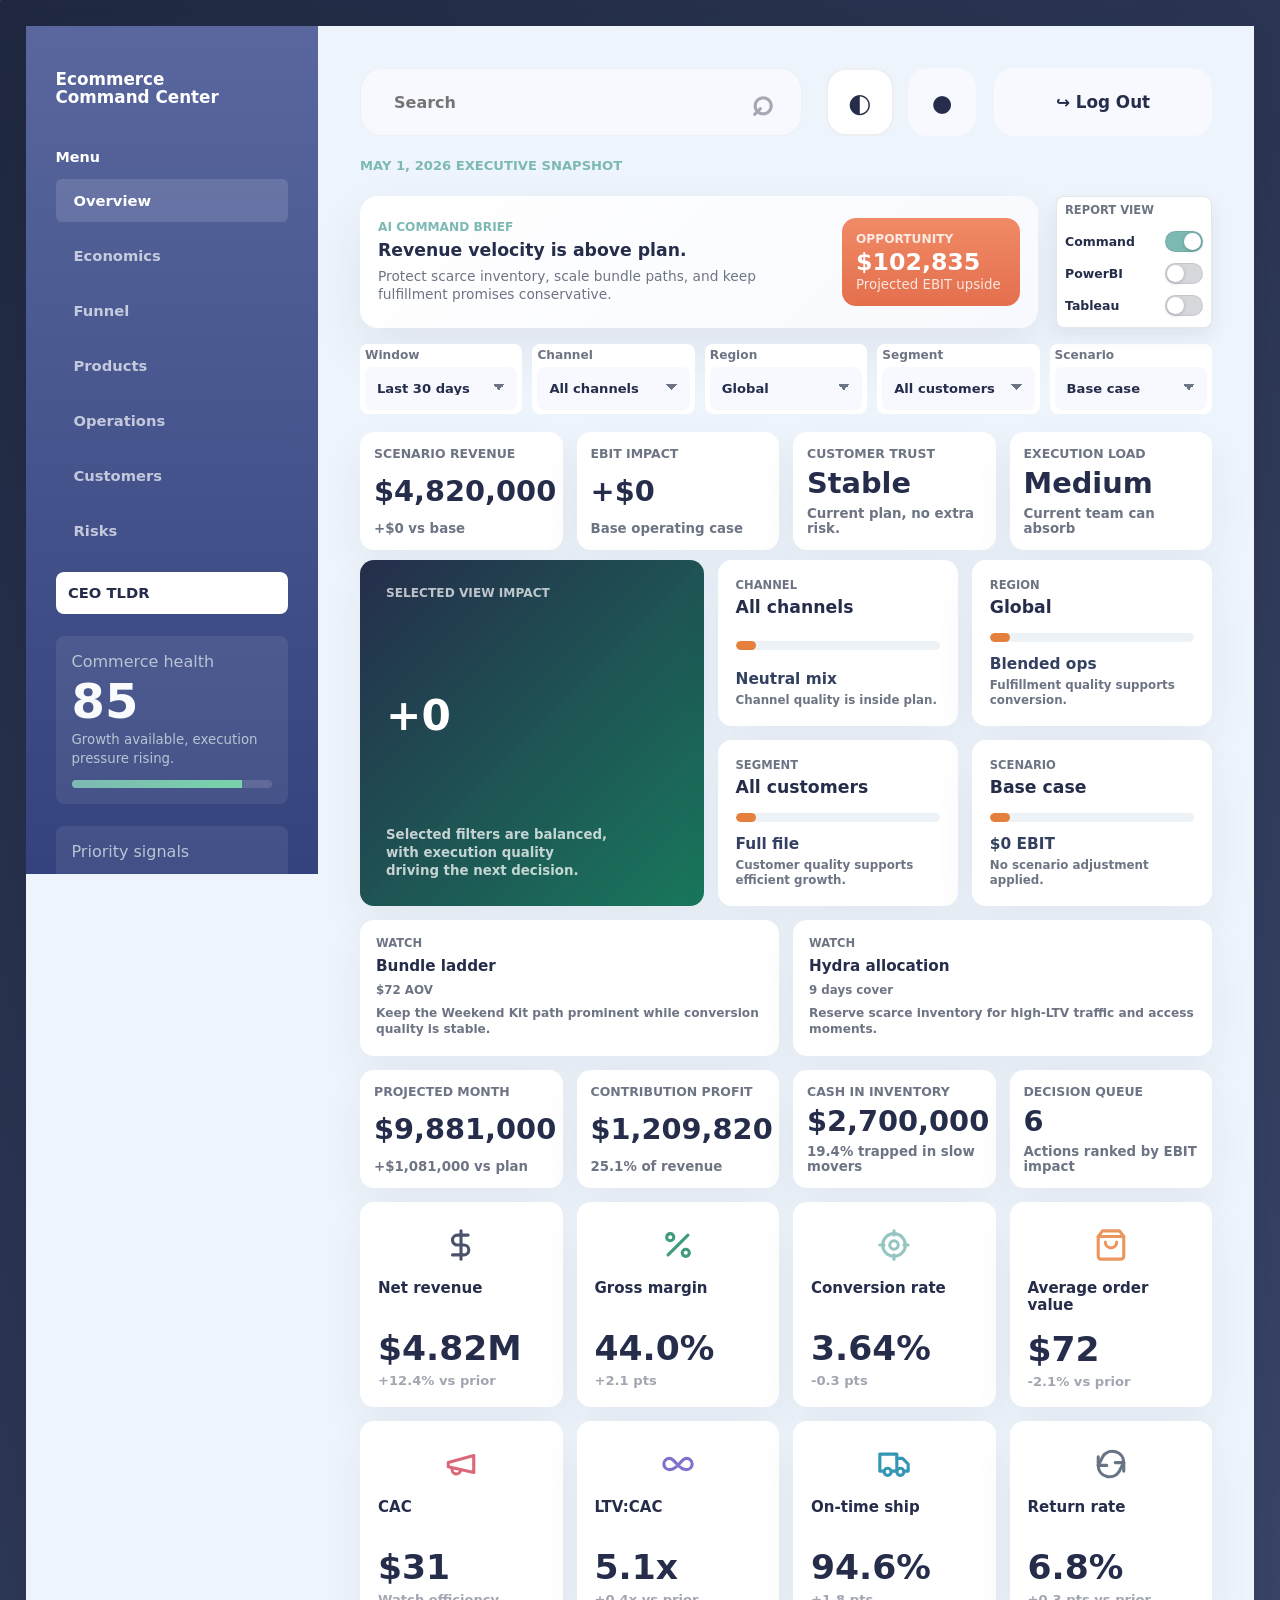
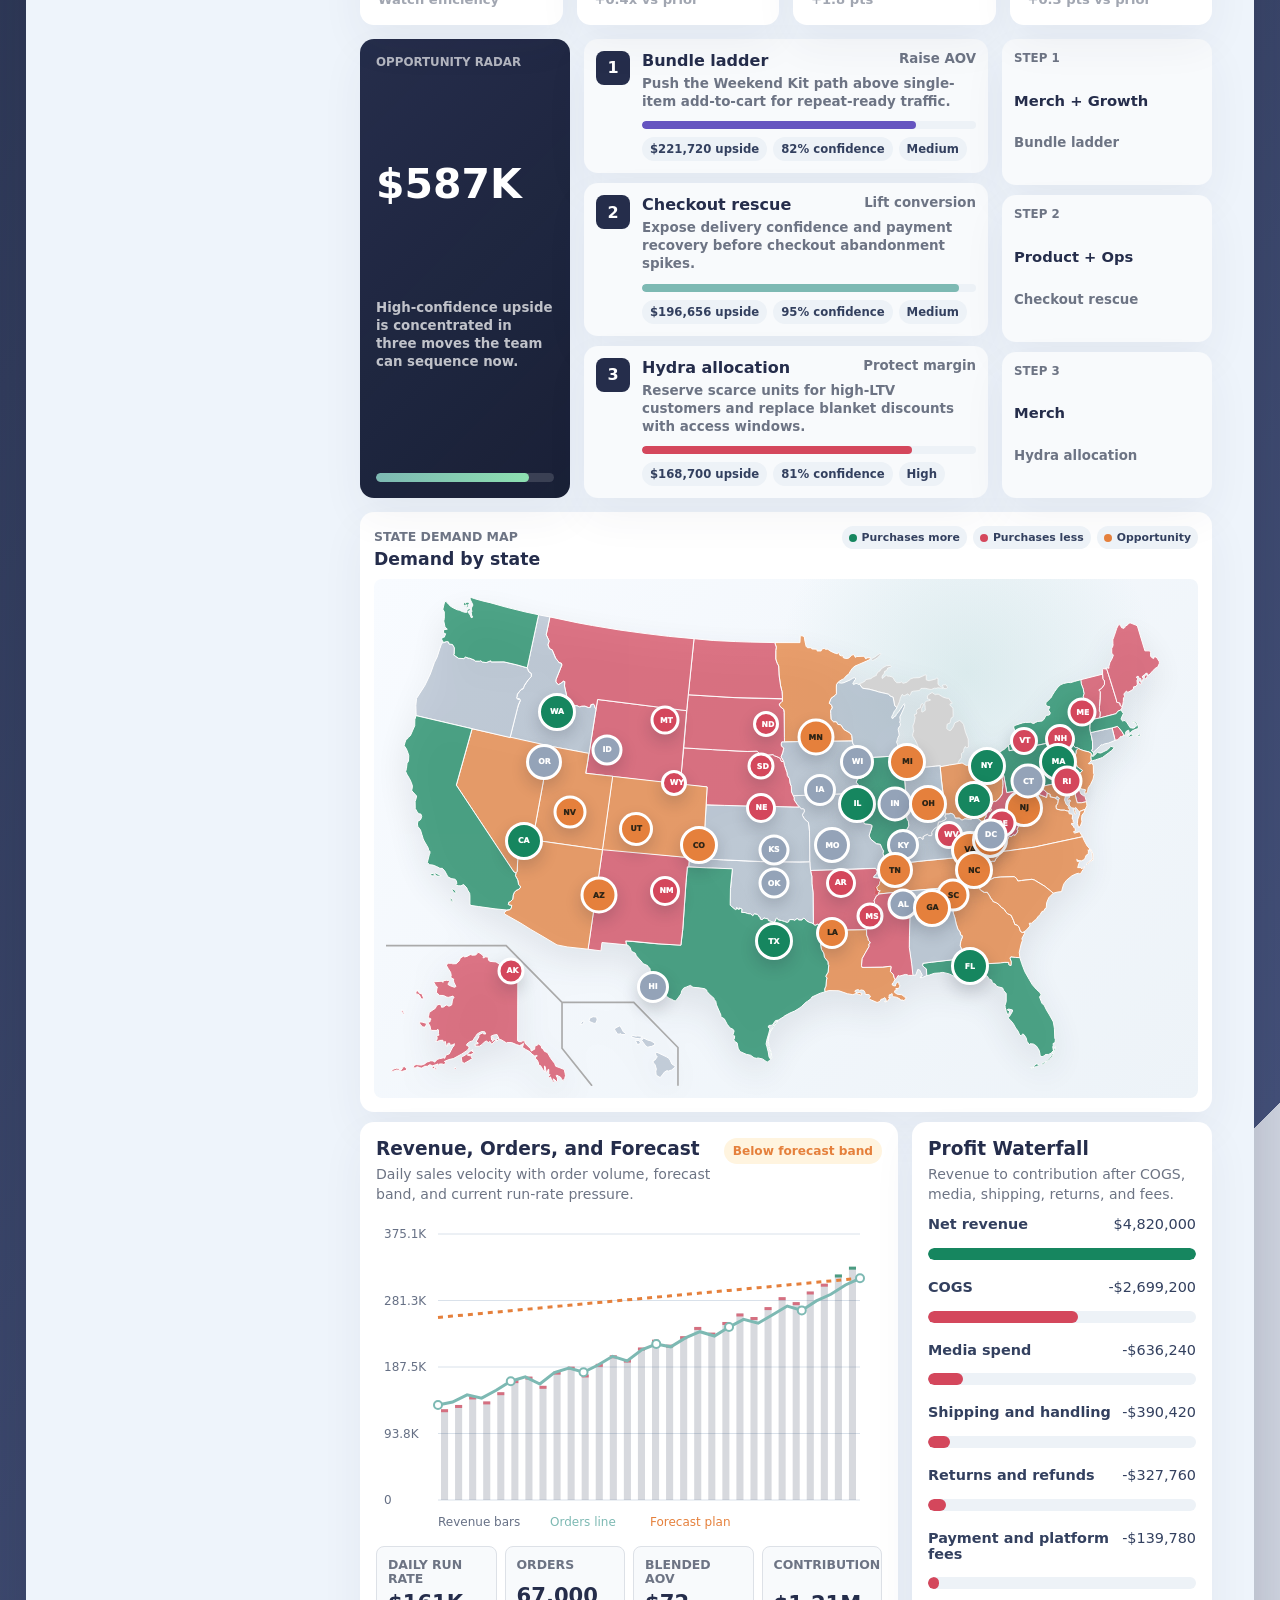
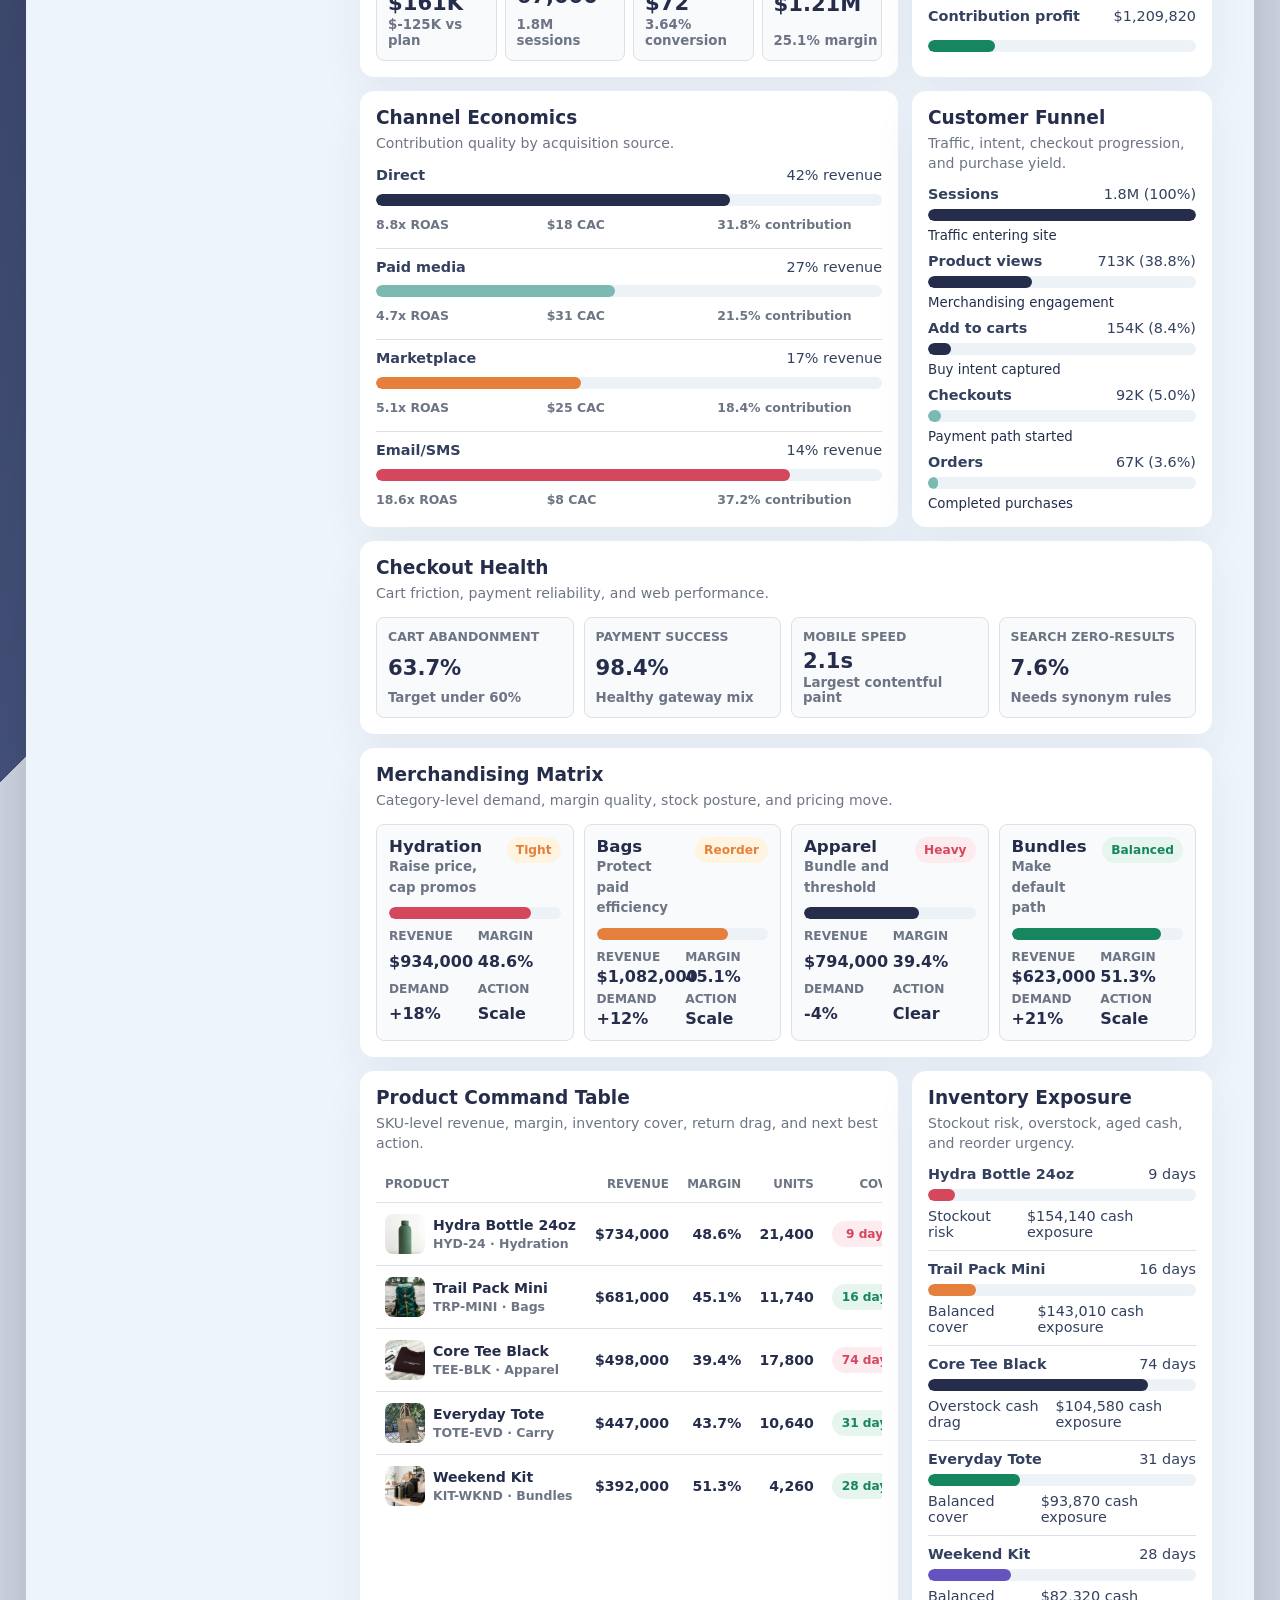
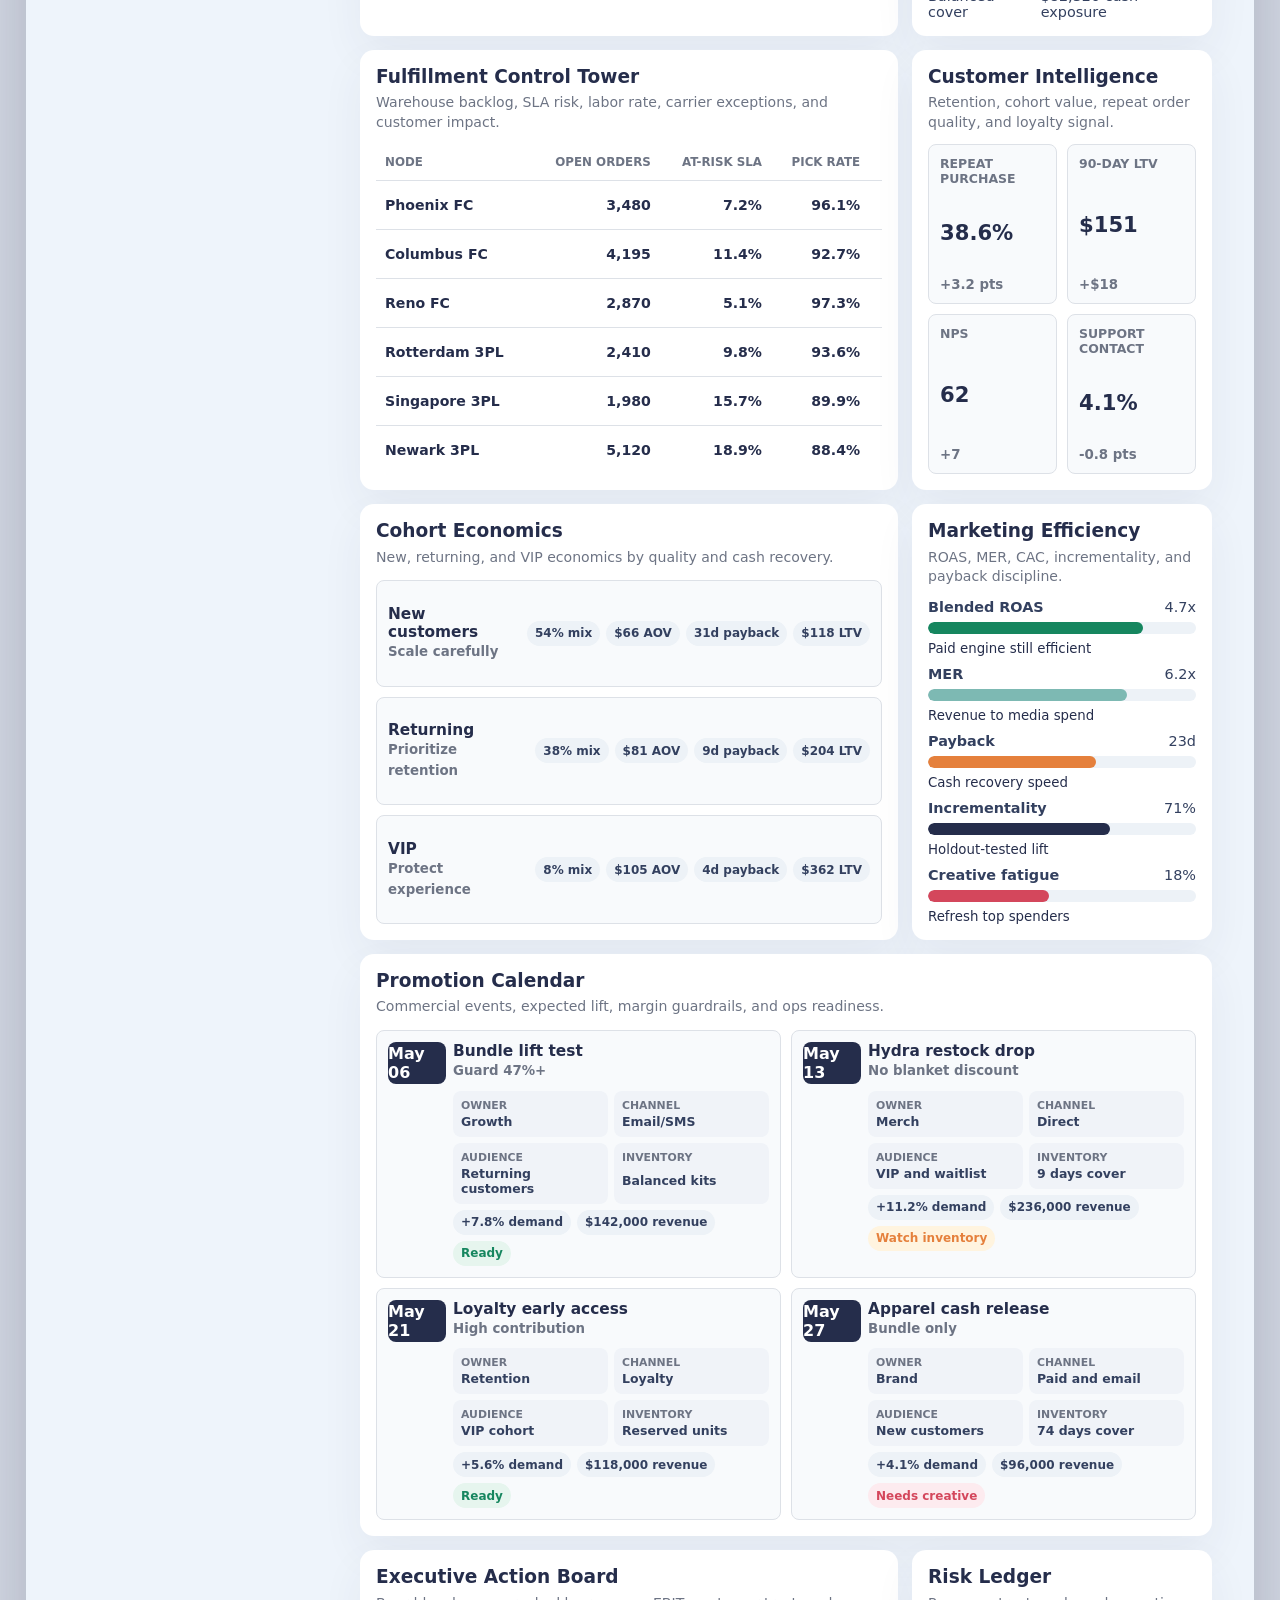
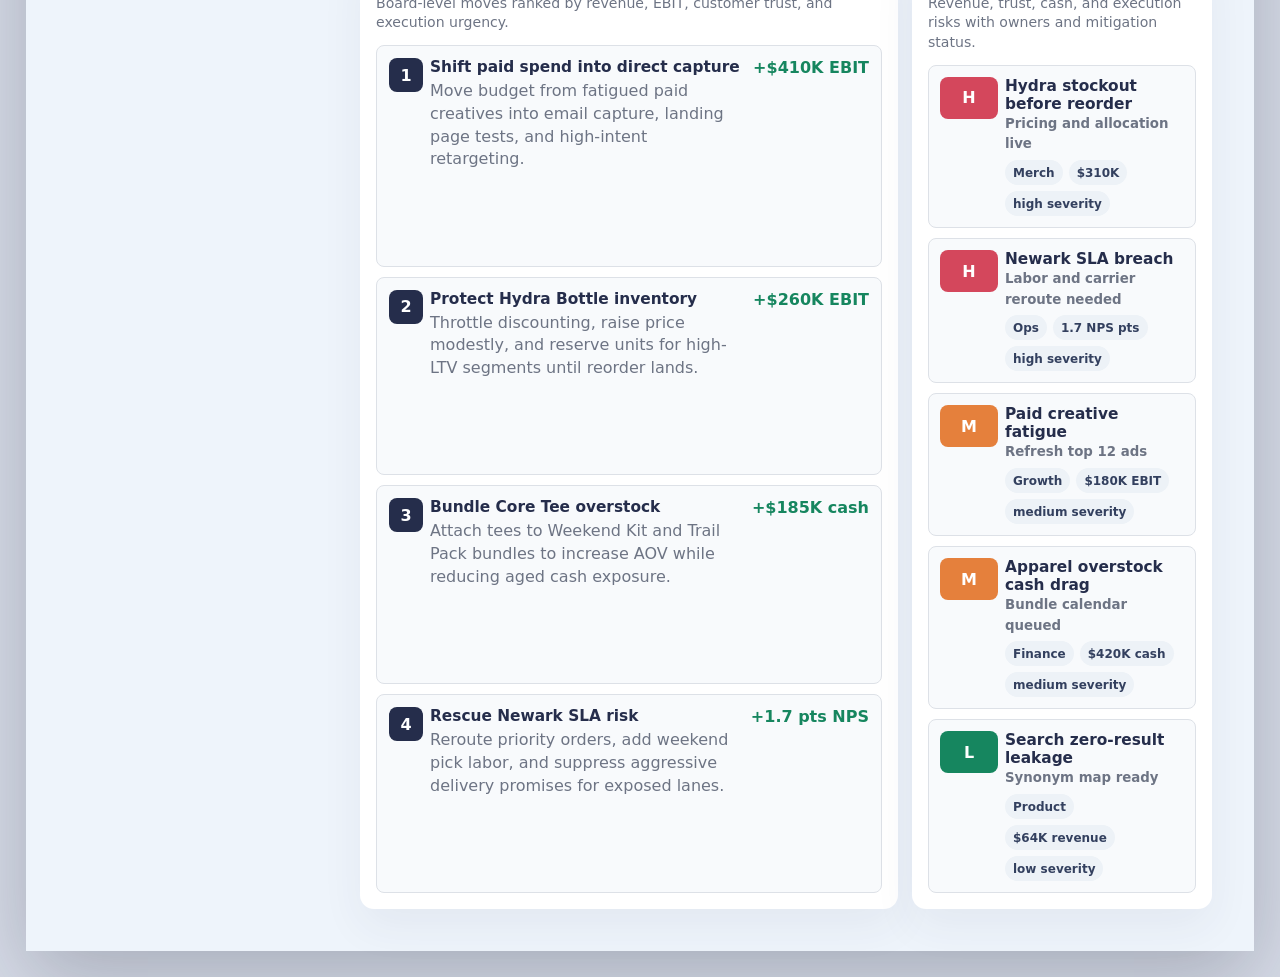
==== commit 84c274b7: "Update Update: TLDR" ====
--- a/index.html
+++ b/index.html
@@ -25,6 +25,7 @@
           <a href="#operations">Operations</a>
           <a href="#customers">Customers</a>
           <a href="#risks">Risks</a>
+          <button class="menu-report-button" id="generate-report-button" type="button">CEO TLDR</button>
         </nav>
 
         <section class="side-score" aria-label="Commerce health score">
@@ -205,6 +206,16 @@
           </article>
         </section>
 
+        <section class="impact-decomposition" aria-label="Selected view impact">
+          <article class="impact-summary">
+            <span>Selected view impact</span>
+            <strong id="impact-score">+0</strong>
+            <small id="impact-summary-copy">Filters are translating cleanly into the operating model.</small>
+          </article>
+          <div class="impact-driver-grid" id="impact-driver-grid"></div>
+          <div class="impact-watchlist" id="impact-watchlist"></div>
+        </section>
+
         <section class="briefing-strip" aria-label="Executive briefing">
           <article>
             <span>Projected month</span>
--- a/styles.css
+++ b/styles.css
@@ -110,9 +110,13 @@
 }
 
 body[data-skin="powerbi"] .nav-list a,
+body[data-skin="powerbi"] .menu-report-button,
 body[data-skin="powerbi"] .side-score,
 body[data-skin="powerbi"] .sidebar-panel,
 body[data-skin="powerbi"] .scenario-strip article,
+body[data-skin="powerbi"] .impact-summary,
+body[data-skin="powerbi"] .impact-driver,
+body[data-skin="powerbi"] .impact-watch-item,
 body[data-skin="powerbi"] .briefing-strip article,
 body[data-skin="powerbi"] .kpi-card,
 body[data-skin="powerbi"] .panel,
@@ -132,6 +136,11 @@
   background: var(--amber);
 }
 
+body[data-skin="powerbi"] .menu-report-button {
+  color: #201f1e;
+  background: var(--amber);
+}
+
 body[data-skin="powerbi"] .dashboard {
   padding: 20px;
   background:
@@ -207,6 +216,7 @@
 }
 
 body[data-skin="powerbi"] .scenario-strip,
+body[data-skin="powerbi"] .impact-decomposition,
 body[data-skin="powerbi"] .briefing-strip,
 body[data-skin="powerbi"] .summary-grid,
 body[data-skin="powerbi"] .content-grid {
@@ -245,7 +255,7 @@
 
 body[data-skin="tableau"] {
   background:
-    linear-gradient(180deg, #ffffff 0, #ffffff 76px, var(--page) 76px),
+    linear-gradient(180deg, #ffffff 0, #ffffff 118px, var(--page) 118px),
     var(--page);
 }
 
@@ -259,10 +269,13 @@
   z-index: 20;
   height: auto;
   display: grid;
-  grid-template-columns: auto minmax(0, 1fr) auto;
+  grid-template-columns: minmax(0, 1fr) auto;
+  grid-template-areas:
+    "brand score"
+    "nav nav";
   align-items: center;
-  gap: 18px;
-  padding: 12px 28px;
+  gap: 8px 18px;
+  padding: 10px 28px;
   color: var(--ink);
   background: rgba(255, 255, 255, 0.95);
   border-bottom: 1px solid var(--line);
@@ -271,7 +284,9 @@
 }
 
 body[data-skin="tableau"] .brand {
+  grid-area: brand;
   margin: 0;
+  min-width: 0;
 }
 
 body[data-skin="tableau"] .brand span {
@@ -283,9 +298,25 @@
 }
 
 body[data-skin="tableau"] .nav-list {
+  grid-area: nav;
   display: flex;
+  align-items: center;
+  justify-content: flex-start;
+  gap: 8px;
+  min-width: 0;
+  overflow-x: auto;
+  padding-top: 4px;
+}
+
+body[data-skin="tableau"] .menu-report-button {
+  display: inline-flex;
+  align-items: center;
   justify-content: center;
-  gap: 4px;
+  width: auto;
+  min-height: 38px;
+  padding: 8px 14px;
+  flex: 0 0 auto;
+  line-height: 1;
 }
 
 body[data-skin="tableau"] .nav-list a {
@@ -295,6 +326,11 @@
   background: transparent;
 }
 
+body[data-skin="tableau"] .menu-report-button {
+  color: #ffffff;
+  background: var(--blue);
+}
+
 body[data-skin="tableau"] .nav-list a:hover,
 body[data-skin="tableau"] .nav-list a.active {
   color: var(--blue);
@@ -303,9 +339,17 @@
 }
 
 body[data-skin="tableau"] .side-score {
-  width: 190px;
+  grid-area: score;
+  display: grid;
+  grid-template-columns: auto minmax(0, 1fr);
+  align-items: center;
+  justify-self: end;
+  column-gap: 10px;
+  row-gap: 2px;
+  width: 260px;
+  min-height: 58px;
   margin: 0;
-  padding: 9px 12px;
+  padding: 8px 12px;
   color: var(--ink);
   border-color: var(--line);
   background: #ffffff;
@@ -317,10 +361,24 @@
 }
 
 body[data-skin="tableau"] .side-score strong {
-  display: inline;
-  margin: 0 8px 0 0;
+  display: block;
+  grid-column: 1;
+  grid-row: 2;
+  margin: 0;
   color: var(--ink);
-  font-size: 1.45rem;
+  font-size: 1.5rem;
+}
+
+body[data-skin="tableau"] .side-score > span {
+  grid-column: 1 / -1;
+  line-height: 1;
+}
+
+body[data-skin="tableau"] .side-score > small {
+  grid-column: 2;
+  grid-row: 2;
+  min-width: 0;
+  line-height: 1.15;
 }
 
 body[data-skin="tableau"] .side-score .mini-progress,
@@ -511,10 +569,31 @@
   font-weight: 800;
 }
 
+.menu-report-button {
+  width: 100%;
+  min-height: 42px;
+  padding: 11px 12px;
+  border: 0;
+  border-radius: 8px;
+  color: #ffffff;
+  background: rgba(255, 255, 255, 0.13);
+  cursor: pointer;
+  font-size: 0.92rem;
+  font-weight: 900;
+  text-align: left;
+}
+
 .nav-list a:hover,
-.nav-list a.active {
+.nav-list a.active,
+.menu-report-button:hover,
+.menu-report-button:focus-visible {
   color: #ffffff;
   background: var(--nav-active);
+}
+
+.menu-report-button:focus-visible {
+  outline: 3px solid rgba(255, 255, 255, 0.22);
+  outline-offset: 2px;
 }
 
 .side-score,
@@ -930,6 +1009,12 @@
   font-size: 0.92rem;
 }
 
+body[data-skin="command"] .menu-report-button {
+  margin-top: 8px;
+  color: #252d4b;
+  background: #ffffff;
+}
+
 body[data-skin="command"] .nav-list a.active,
 body[data-skin="command"] .nav-list a:hover {
   color: #ffffff;
@@ -1269,6 +1354,8 @@
 body[data-skin="command"] .radar-hero,
 body[data-skin="command"] .radar-card,
 body[data-skin="command"] .radar-timeline article,
+body[data-skin="command"] .impact-driver,
+body[data-skin="command"] .impact-watch-item,
 body[data-skin="command"] .state-demand-panel {
   border: 0;
   border-radius: 14px;
@@ -1276,11 +1363,22 @@
 }
 
 body[data-skin="command"] .scenario-strip article,
+body[data-skin="command"] .impact-driver,
+body[data-skin="command"] .impact-watch-item,
 body[data-skin="command"] .briefing-strip article,
 body[data-skin="command"] .panel {
   border: 0;
   border-radius: 14px;
   background: #ffffff;
+  box-shadow: 0 18px 44px rgba(46, 56, 91, 0.06);
+}
+
+body[data-skin="command"] .impact-summary {
+  border: 0;
+  border-radius: 14px;
+  background:
+    linear-gradient(135deg, rgba(37, 45, 75, 0.96), rgba(22, 134, 95, 0.84)),
+    var(--nav);
   box-shadow: 0 18px 44px rgba(46, 56, 91, 0.06);
 }
 
@@ -1395,6 +1493,9 @@
 body[data-theme="dark"][data-skin="command"] .kpi-card,
 body[data-theme="dark"][data-skin="command"] .panel,
 body[data-theme="dark"][data-skin="command"] .scenario-strip article,
+body[data-theme="dark"][data-skin="command"] .impact-summary,
+body[data-theme="dark"][data-skin="command"] .impact-driver,
+body[data-theme="dark"][data-skin="command"] .impact-watch-item,
 body[data-theme="dark"][data-skin="command"] .briefing-strip article,
 body[data-theme="dark"][data-skin="command"] .chart-metrics article,
 body[data-theme="dark"][data-skin="command"] .diagnostic-card,
@@ -1620,6 +1721,14 @@
   margin-bottom: 10px;
 }
 
+.impact-decomposition {
+  display: grid;
+  grid-template-columns: minmax(220px, 0.74fr) minmax(0, 1.42fr) minmax(220px, 0.74fr);
+  gap: 14px;
+  margin-bottom: 14px;
+  max-width: 100%;
+}
+
 .scenario-strip article,
 .briefing-strip article {
   display: grid;
@@ -1630,6 +1739,162 @@
   border-radius: 8px;
   background: var(--card-bg);
   box-shadow: var(--tight-shadow);
+}
+
+.impact-summary,
+.impact-driver,
+.impact-watch-item {
+  min-width: 0;
+  border: 1px solid var(--line);
+  border-radius: 8px;
+  background: var(--card-bg);
+  box-shadow: var(--tight-shadow);
+}
+
+.impact-summary {
+  display: grid;
+  align-content: space-between;
+  min-height: 276px;
+  padding: 26px;
+  color: #ffffff;
+  background:
+    linear-gradient(135deg, rgba(37, 45, 75, 0.96), rgba(22, 134, 95, 0.84)),
+    var(--nav);
+}
+
+.impact-summary span {
+  color: rgba(255, 255, 255, 0.7);
+  font-size: 0.76rem;
+  font-weight: 900;
+  text-transform: uppercase;
+}
+
+.impact-summary strong {
+  display: block;
+  margin-top: 34px;
+  color: #ffffff;
+  font-size: clamp(2.2rem, 3.3vw, 3rem);
+  line-height: 0.9;
+}
+
+.impact-summary strong.positive,
+.impact-summary strong.negative {
+  color: #ffffff;
+}
+
+.impact-summary small {
+  display: block;
+  max-width: 24ch;
+  margin-top: 28px;
+  color: rgba(255, 255, 255, 0.74);
+  font-weight: 800;
+  line-height: 1.35;
+}
+
+.impact-driver-grid,
+.impact-watchlist {
+  display: grid;
+  gap: 14px;
+}
+
+.impact-driver-grid {
+  grid-template-columns: repeat(2, minmax(0, 1fr));
+}
+
+.impact-driver {
+  display: grid;
+  align-content: space-between;
+  min-height: 136px;
+  padding: 18px;
+  background: var(--panel);
+}
+
+.impact-driver-head {
+  display: grid;
+  gap: 6px;
+}
+
+.impact-driver-head span,
+.impact-watch-item span {
+  color: var(--muted);
+  font-size: 0.72rem;
+  font-weight: 900;
+  text-transform: uppercase;
+}
+
+.impact-driver-head strong {
+  color: var(--ink);
+  font-size: 1.08rem;
+  line-height: 1.1;
+  overflow-wrap: break-word;
+}
+
+.impact-meter {
+  height: 9px;
+  margin: 16px 0 14px;
+  overflow: hidden;
+  border-radius: 999px;
+  background: var(--track);
+}
+
+.impact-meter i {
+  display: block;
+  height: 100%;
+  border-radius: inherit;
+  background: var(--amber);
+}
+
+.impact-driver.positive .impact-meter i {
+  background: var(--green);
+}
+
+.impact-driver.negative .impact-meter i {
+  background: var(--rose);
+}
+
+.impact-driver-meta {
+  display: grid;
+  gap: 5px;
+}
+
+.impact-driver-meta b {
+  color: var(--ink-2);
+  font-size: 0.96rem;
+  line-height: 1.1;
+}
+
+.impact-driver-meta small,
+.impact-watch-item small {
+  color: var(--muted);
+  font-size: 0.74rem;
+  font-weight: 800;
+  line-height: 1.28;
+}
+
+.impact-watchlist {
+  grid-template-columns: 1fr;
+}
+
+.impact-watch-item {
+  display: grid;
+  gap: 5px;
+  min-height: 136px;
+  padding: 16px;
+  background: var(--subcard-bg);
+}
+
+.impact-watch-item strong {
+  color: var(--ink);
+  font-size: 0.95rem;
+  line-height: 1.1;
+}
+
+.impact-watch-item p {
+  color: var(--muted);
+  font-size: 0.76rem;
+  font-weight: 800;
+  line-height: 1.28;
+  overflow-wrap: break-word;
 }
 
 .scenario-strip span,
@@ -2765,6 +3030,15 @@
     grid-template-columns: repeat(4, minmax(0, 1fr));
   }
 
+  .impact-decomposition {
+    grid-template-columns: minmax(240px, 0.82fr) minmax(0, 1.18fr);
+  }
+
+  .impact-watchlist {
+    grid-column: 1 / -1;
+    grid-template-columns: repeat(2, minmax(0, 1fr));
+  }
+
   body[data-skin="command"] .summary-grid {
     grid-template-columns: repeat(4, minmax(0, 1fr));
   }
@@ -2863,6 +3137,7 @@
   }
 
   .scenario-strip,
+  .impact-decomposition,
   .briefing-strip,
   .opportunity-radar,
   .state-map-head,
@@ -2875,6 +3150,20 @@
     grid-column: 1 / -1;
   }
 
+  .impact-summary {
+    order: 1;
+  }
+
+  .impact-watchlist {
+    order: 2;
+  }
+
+  .impact-driver-grid {
+    grid-column: 1 / -1;
+    order: 3;
+    grid-template-columns: repeat(2, minmax(0, 1fr));
+  }
+
   .state-map-head,
   .state-map-layout {
     grid-template-columns: 1fr;
@@ -2917,6 +3206,10 @@
 
   body[data-skin="tableau"] .sidebar {
     grid-template-columns: 1fr;
+    grid-template-areas:
+      "brand"
+      "nav"
+      "score";
     align-items: stretch;
   }
 
@@ -2927,6 +3220,7 @@
 
   body[data-skin="tableau"] .side-score {
     width: auto;
+    justify-self: stretch;
   }
 }
 
@@ -2938,6 +3232,7 @@
   .nav-list,
   .filters,
   .scenario-strip,
+  .impact-decomposition,
   .briefing-strip,
   .summary-grid,
   .content-grid,
@@ -2948,6 +3243,10 @@
     grid-template-columns: 1fr;
   }
 
+  .menu-report-button {
+    text-align: center;
+  }
+
   .panel.wide,
   .panel.xwide {
     grid-column: auto;
@@ -2986,6 +3285,15 @@
     grid-template-columns: 1fr;
   }
 
+  .impact-watchlist {
+    grid-template-columns: 1fr;
+  }
+
+  .impact-driver-grid {
+    grid-column: auto;
+    grid-template-columns: 1fr;
+  }
+
   .state-geo-map {
     padding: 8px;
   }
@@ -3055,4 +3363,5 @@
   body[data-skin="tableau"] .sidebar {
     padding: 12px 18px;
   }
-}
+
+}
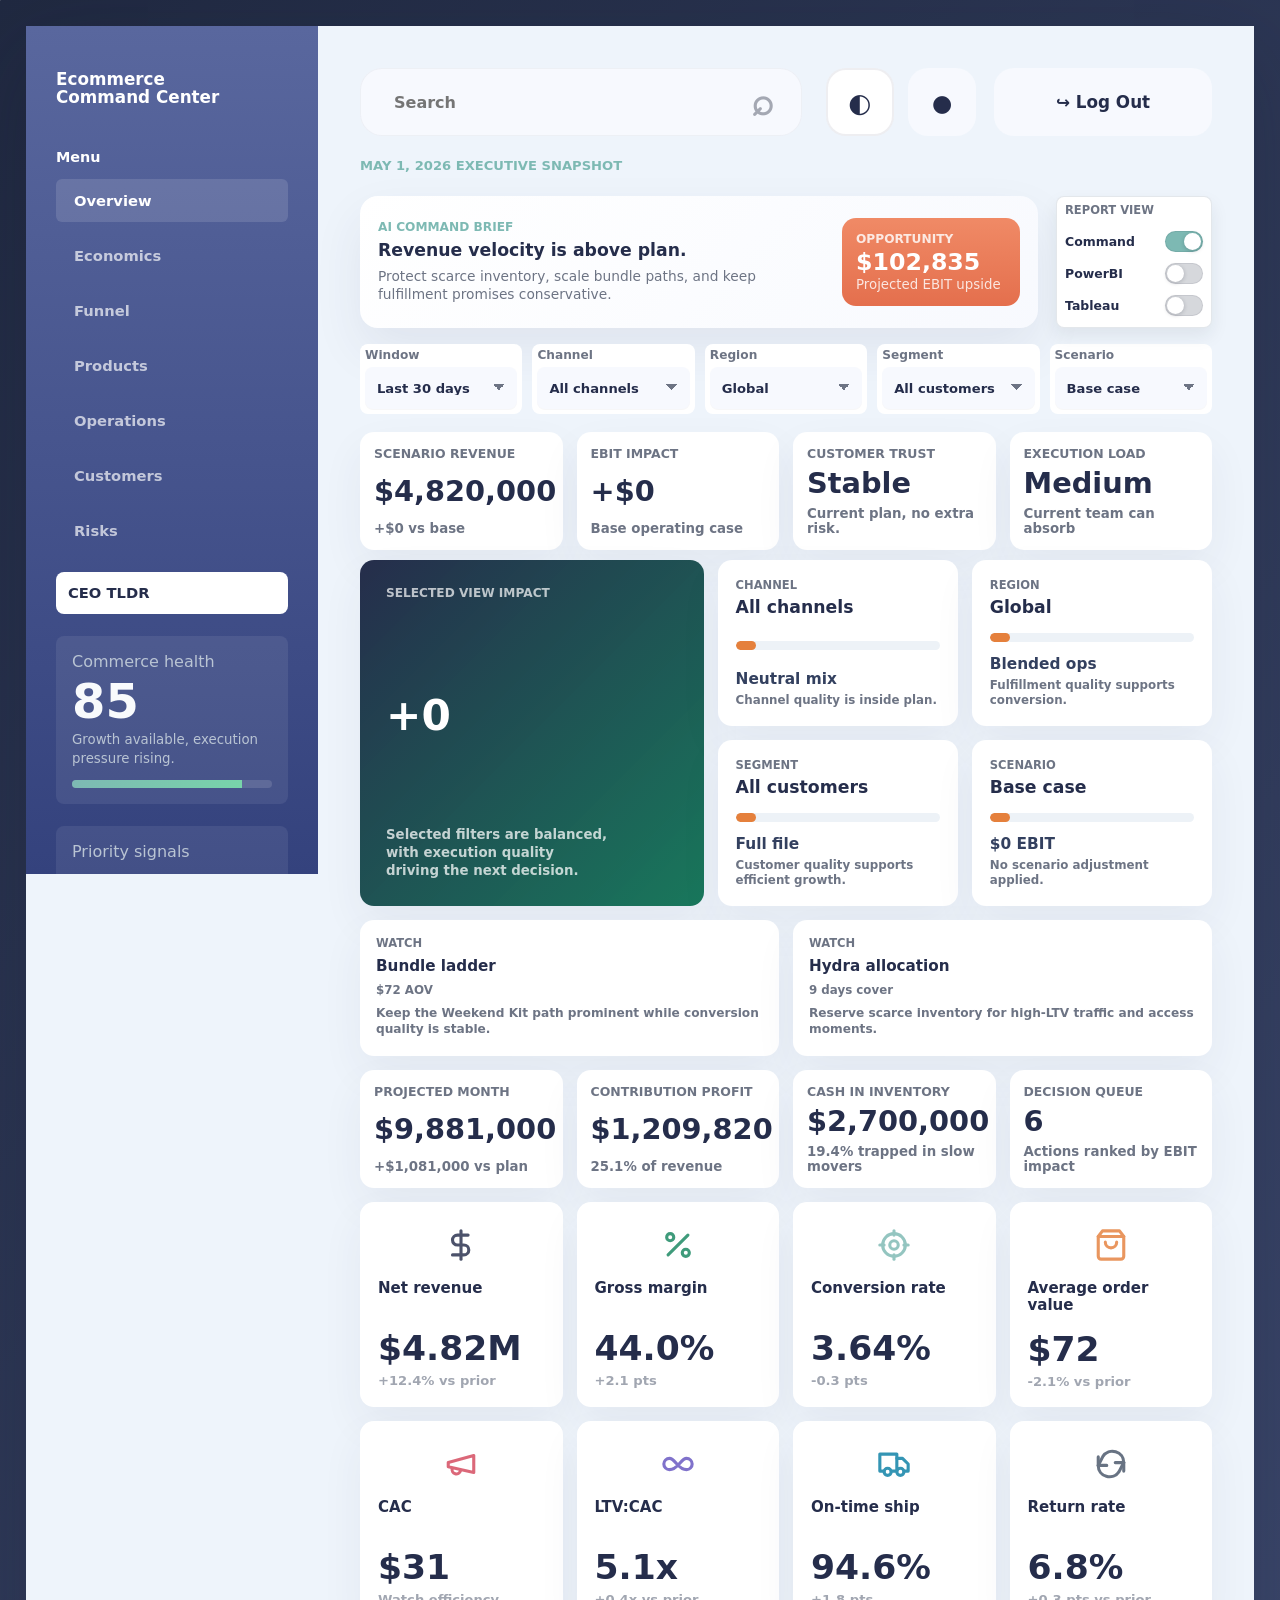
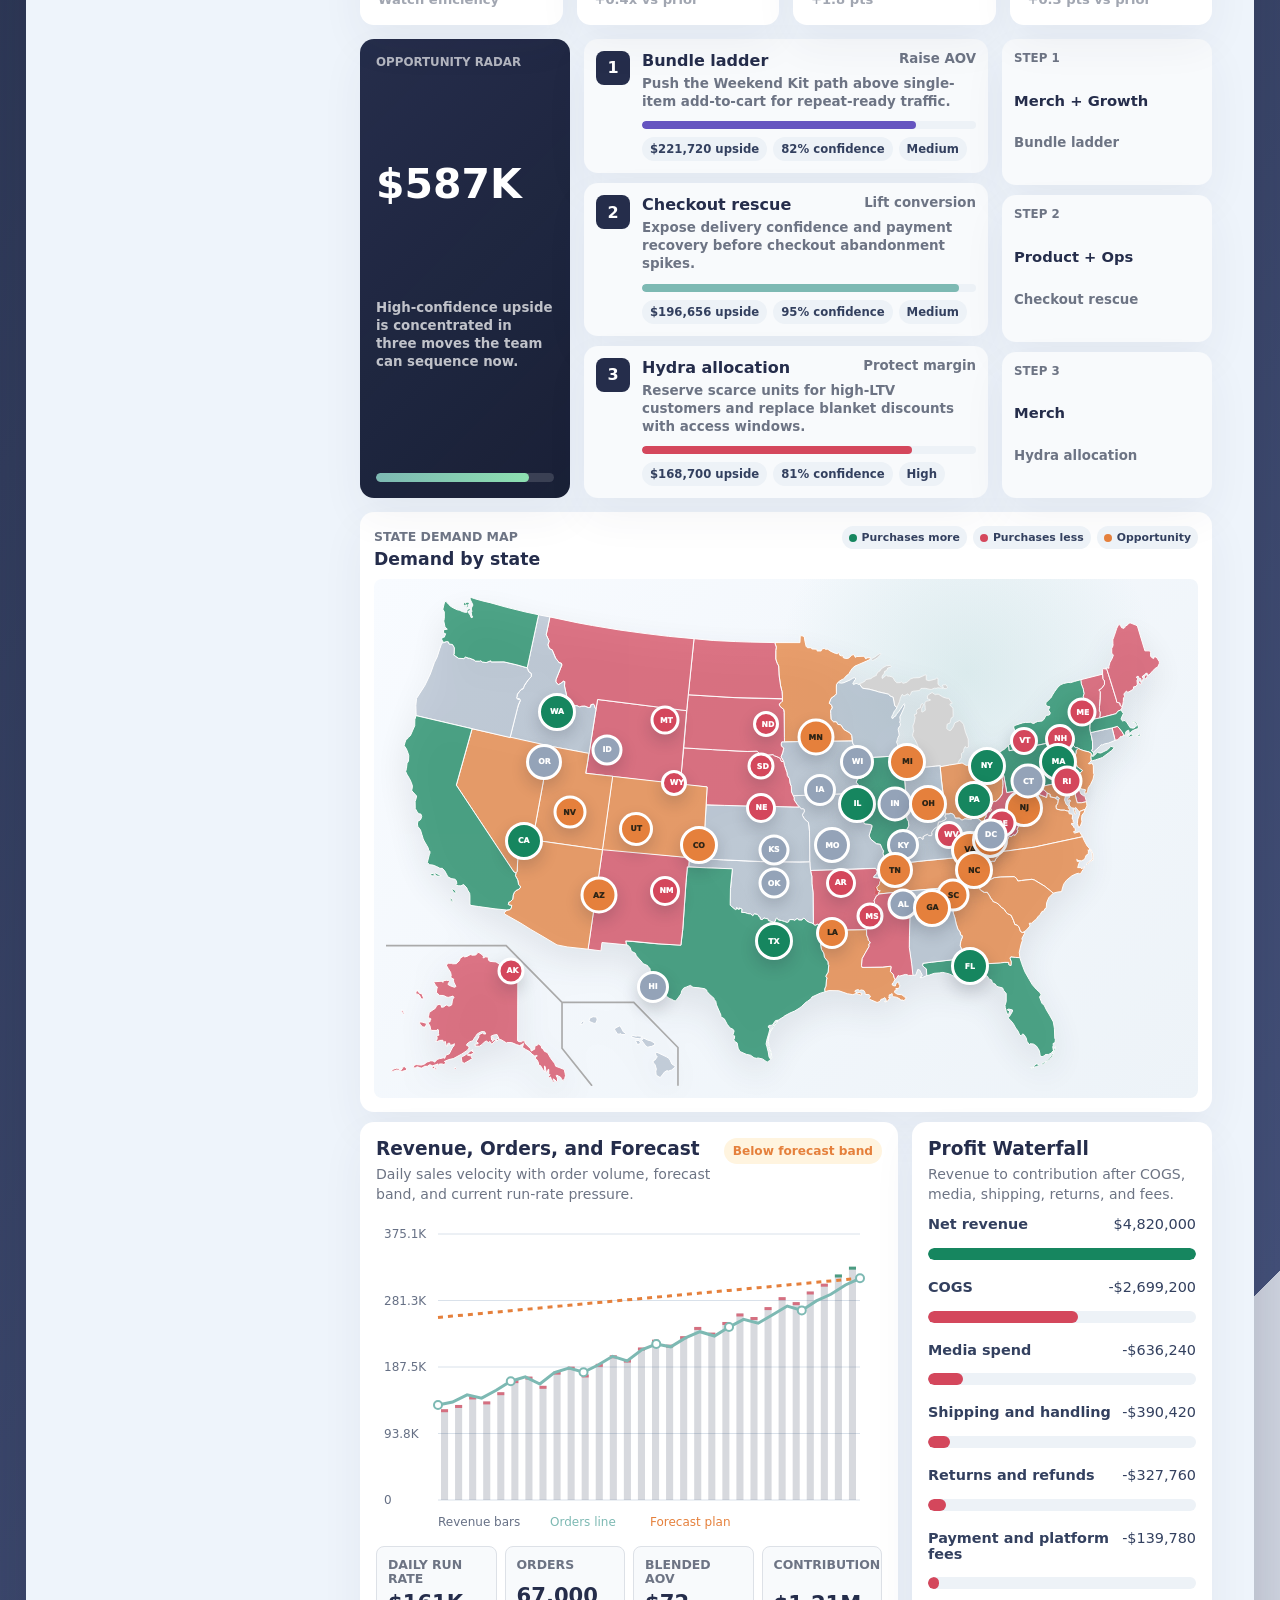
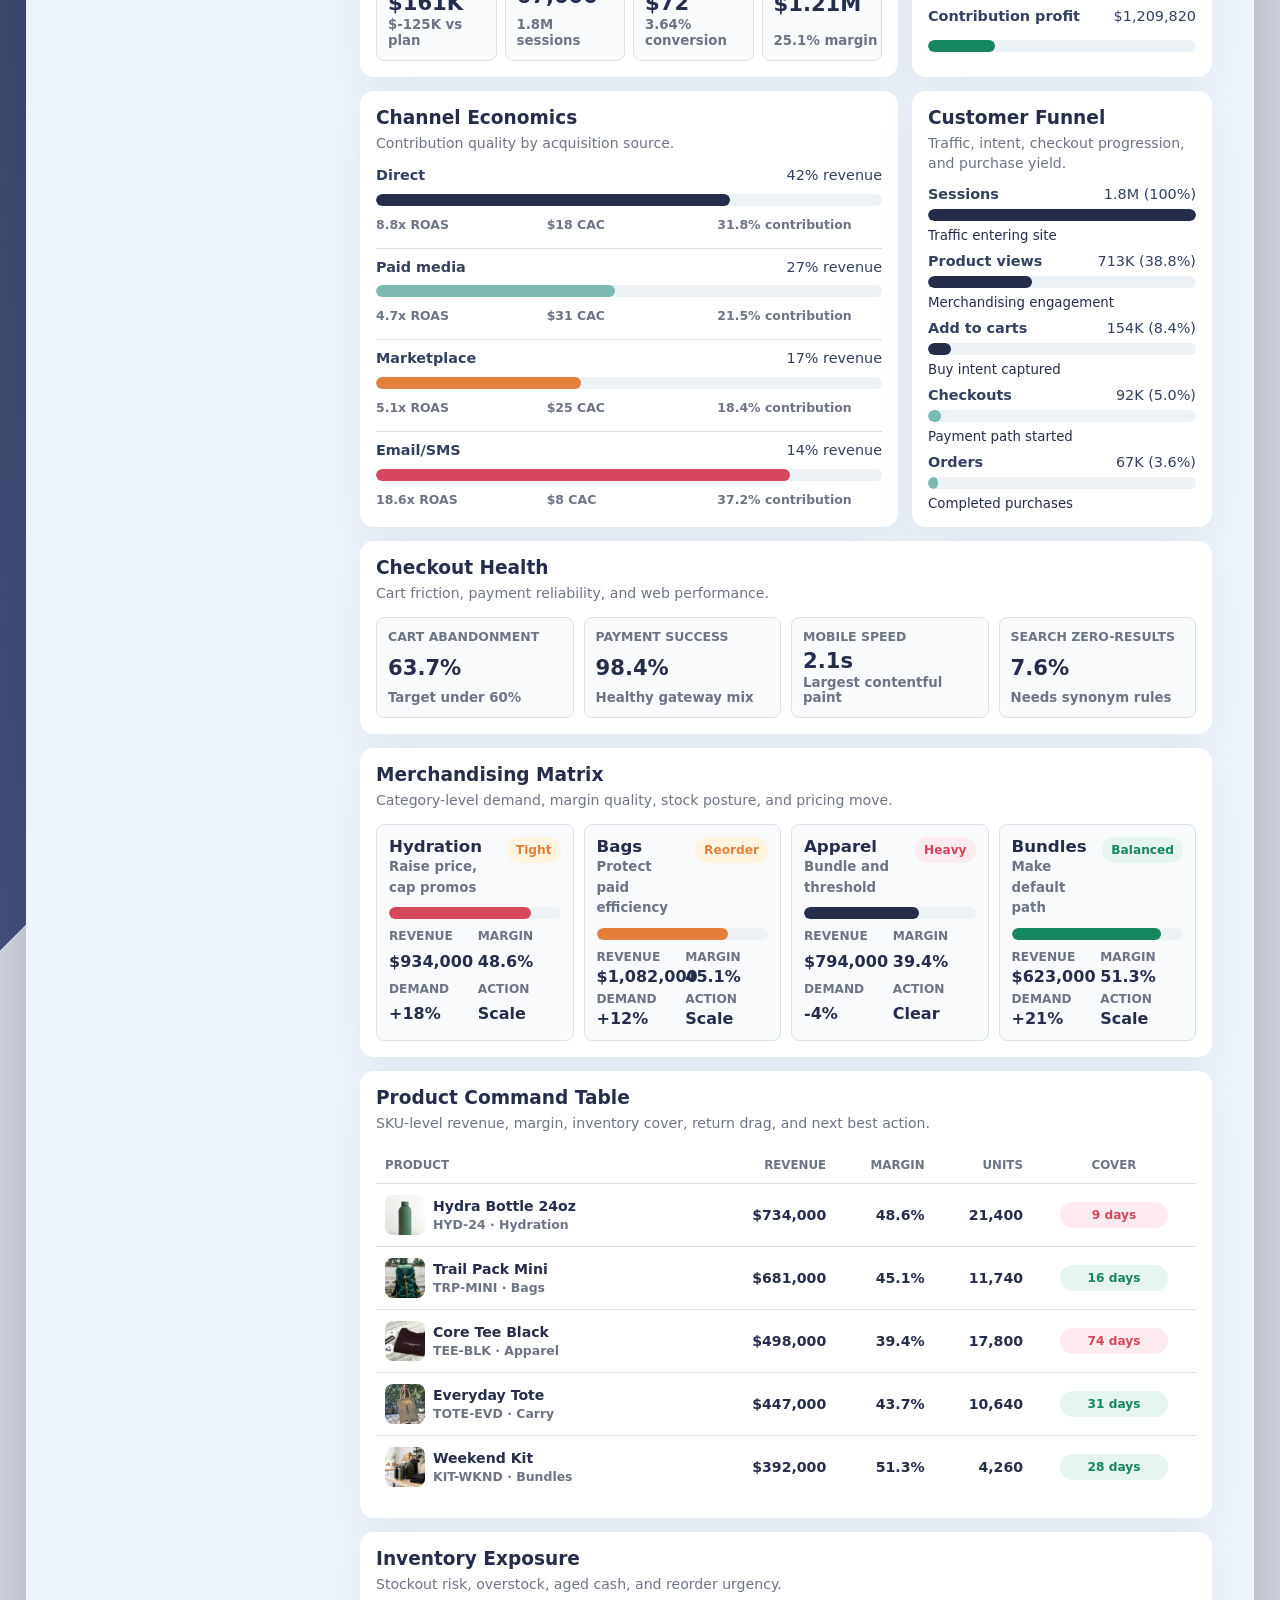
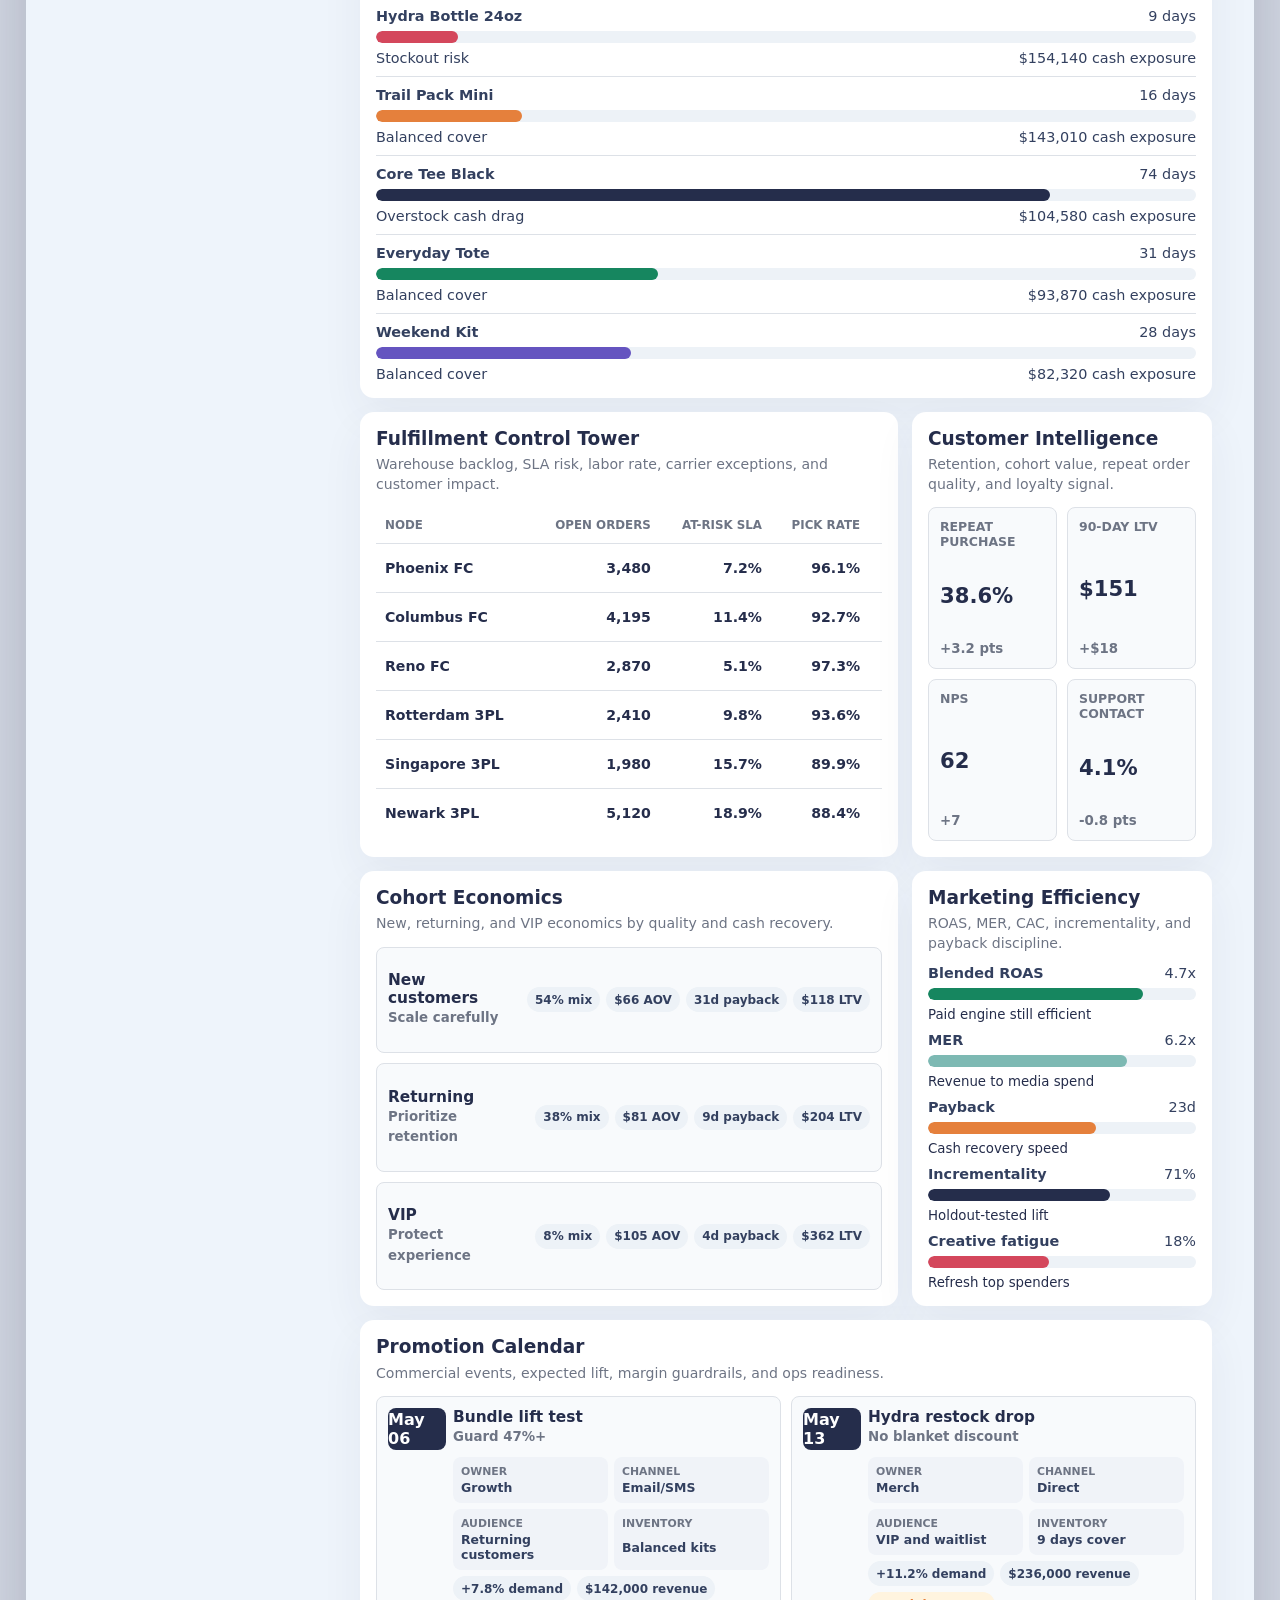
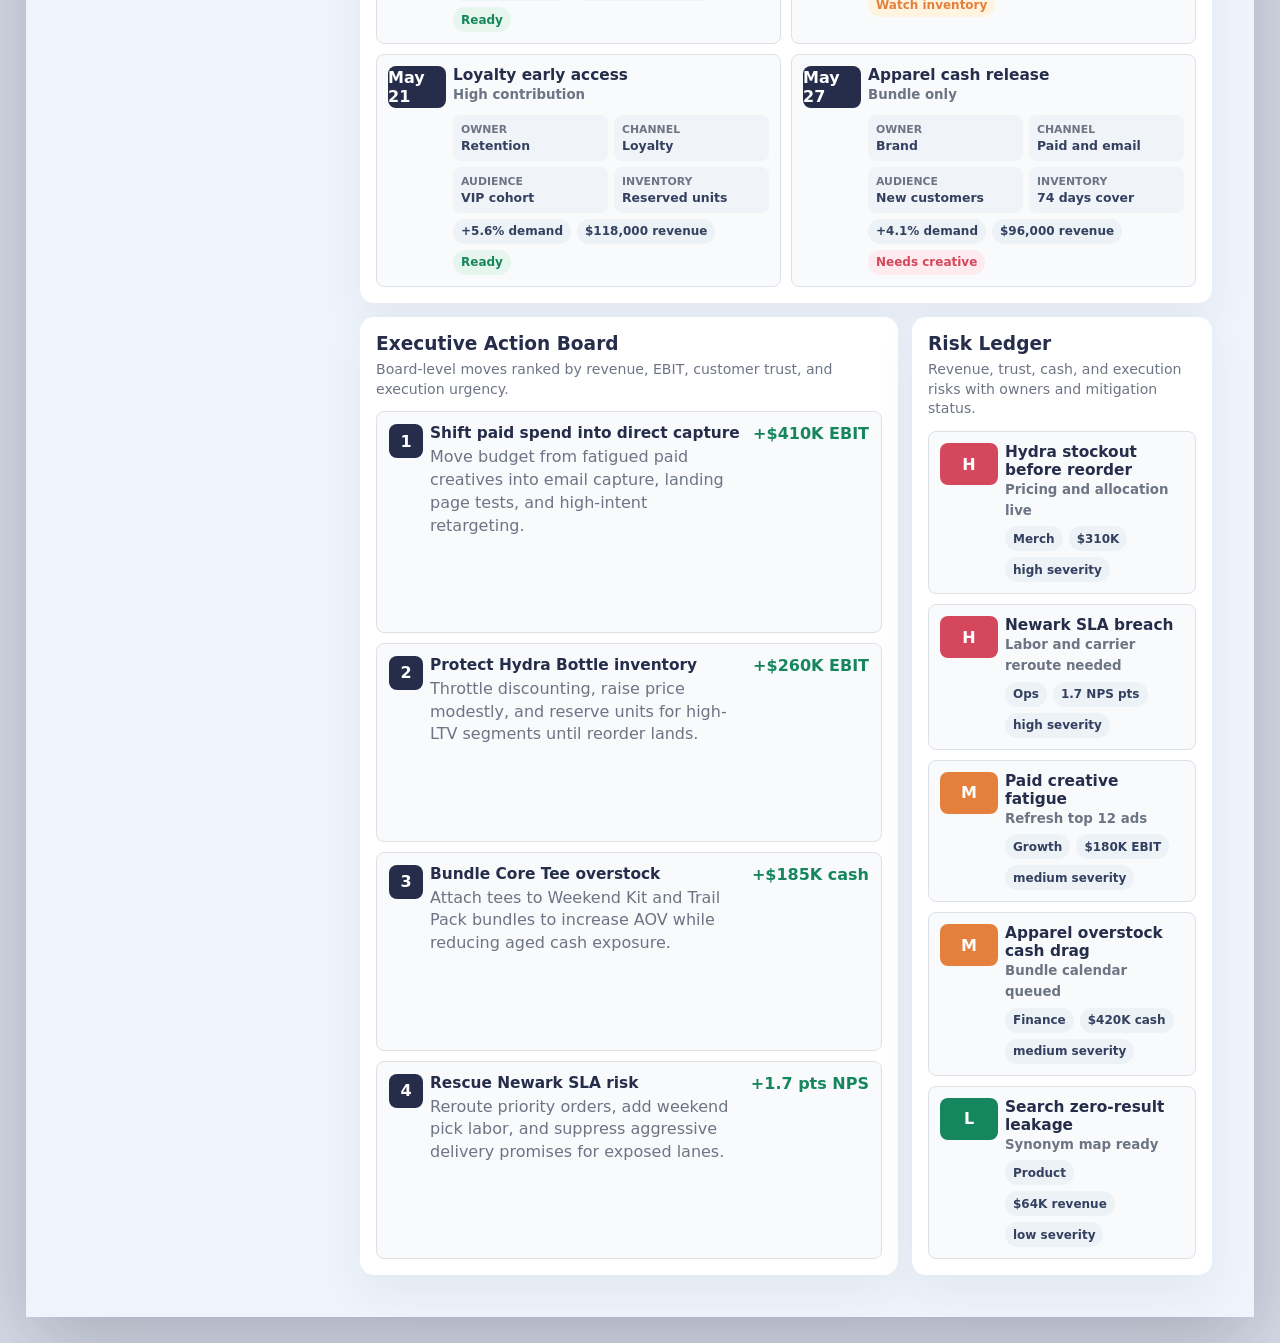
==== commit 31751763: "Updated Inventory Exposure and Command Table" ====
--- a/index.html
+++ b/index.html
@@ -409,7 +409,7 @@
             </div>
           </article>
 
-          <article class="panel">
+          <article class="panel" id="inventory-exposure">
             <div class="panel-head">
               <div>
                 <h2>Inventory Exposure</h2>
--- a/styles.css
+++ b/styles.css
@@ -29,6 +29,16 @@
   font-family: Inter, ui-sans-serif, system-ui, -apple-system, BlinkMacSystemFont, "Segoe UI", sans-serif;
 }
 
+*,
+*::before,
+*::after {
+  box-sizing: border-box;
+}
+
+html {
+  overflow-x: hidden;
+}
+
 body[data-skin="powerbi"] {
   --ink: #1f1f1f;
   --ink-2: #2f2f2f;
@@ -481,11 +491,18 @@
 
 body {
   margin: 0;
+  min-width: 0;
   color: var(--ink);
   background:
     linear-gradient(180deg, rgba(255, 255, 255, 0.88), rgba(238, 243, 247, 0.96) 290px),
     var(--page);
   font-variant-numeric: tabular-nums;
+}
+
+img,
+svg,
+canvas {
+  max-width: 100%;
 }
 
 button,
@@ -1398,6 +1415,14 @@
 body[data-skin="command"] #operations,
 body[data-skin="command"] .panel.wide:last-of-type {
   grid-column: 1;
+}
+
+body[data-skin="command"] #products {
+  grid-column: 1 / -1;
+}
+
+body[data-skin="command"] #inventory-exposure {
+  grid-column: 1 / -1;
 }
 
 body[data-skin="command"] #merchandising {
@@ -2912,6 +2937,9 @@
 
 .table-wrap {
   overflow-x: auto;
+  max-width: 100%;
+  padding-bottom: 4px;
+  -webkit-overflow-scrolling: touch;
 }
 
 table {
@@ -2946,6 +2974,7 @@
 td .badge {
   justify-content: center;
   min-width: 72px;
+  white-space: nowrap;
 }
 
 th {
@@ -2963,6 +2992,90 @@
   display: flex;
   align-items: center;
   gap: 8px;
+  min-width: 0;
+}
+
+#products .table-wrap {
+  overflow-x: auto;
+}
+
+#products table {
+  min-width: 980px;
+  table-layout: fixed;
+}
+
+#products th:nth-child(1),
+#products td:nth-child(1) {
+  width: 32%;
+}
+
+#products th:nth-child(2),
+#products td:nth-child(2) {
+  width: 12%;
+}
+
+#products th:nth-child(3),
+#products td:nth-child(3),
+#products th:nth-child(4),
+#products td:nth-child(4),
+#products th:nth-child(6),
+#products td:nth-child(6) {
+  width: 9%;
+}
+
+#products th:nth-child(5),
+#products td:nth-child(5) {
+  width: 12%;
+  min-width: 112px;
+  text-align: center;
+}
+
+#products th:nth-child(7),
+#products td:nth-child(7) {
+  width: 17%;
+}
+
+#products td:nth-child(5) .badge {
+  min-width: 96px;
+  padding-inline: 12px;
+}
+
+body[data-skin="command"] #products table {
+  min-width: 760px;
+}
+
+body[data-skin="command"] #products th:nth-child(1),
+body[data-skin="command"] #products td:nth-child(1) {
+  width: 40%;
+}
+
+body[data-skin="command"] #products th:nth-child(2),
+body[data-skin="command"] #products td:nth-child(2) {
+  width: 16%;
+}
+
+body[data-skin="command"] #products th:nth-child(3),
+body[data-skin="command"] #products td:nth-child(3),
+body[data-skin="command"] #products th:nth-child(4),
+body[data-skin="command"] #products td:nth-child(4) {
+  width: 12%;
+}
+
+body[data-skin="command"] #products th:nth-child(5),
+body[data-skin="command"] #products td:nth-child(5) {
+  width: 20%;
+  min-width: 128px;
+}
+
+body[data-skin="command"] #products th:nth-child(6),
+body[data-skin="command"] #products td:nth-child(6),
+body[data-skin="command"] #products th:nth-child(7),
+body[data-skin="command"] #products td:nth-child(7) {
+  display: none;
+}
+
+body[data-skin="command"] #products td:nth-child(5) .badge {
+  min-width: 108px;
 }
 
 .product-cell img {
@@ -3365,3 +3478,445 @@
   }
 
 }
+
+@media (max-width: 1120px) {
+  body[data-skin="command"] {
+    background: #eef4fb;
+  }
+
+  body[data-skin="command"] .app-shell {
+    width: min(100% - 24px, 1720px);
+    min-height: calc(100vh - 24px);
+    margin: 12px auto;
+    grid-template-columns: 1fr;
+  }
+
+  body[data-skin="command"] .sidebar {
+    position: static;
+    height: auto;
+    padding: 22px;
+  }
+
+  body[data-skin="command"] .brand {
+    margin-bottom: 18px;
+  }
+
+  body[data-skin="command"] .brand strong {
+    max-width: none;
+  }
+
+  body[data-skin="command"] .nav-list {
+    grid-template-columns: repeat(4, minmax(0, 1fr));
+    gap: 8px;
+  }
+
+  body[data-skin="command"] .nav-list::before {
+    grid-column: 1 / -1;
+  }
+
+  body[data-skin="command"] .side-score,
+  body[data-skin="command"] .sidebar-panel {
+    margin-top: 14px;
+  }
+
+  body[data-skin="command"] .dashboard {
+    padding: 24px;
+  }
+
+  body[data-skin="command"] .utility-bar {
+    grid-template-columns: minmax(0, 1fr);
+    gap: 14px;
+  }
+
+  body[data-skin="command"] .utility-actions {
+    justify-content: end;
+  }
+
+  body[data-skin="command"] .filters {
+    grid-template-columns: repeat(3, minmax(0, 1fr));
+  }
+
+  body[data-skin="command"] .content-grid {
+    grid-template-columns: repeat(2, minmax(0, 1fr));
+  }
+
+  body[data-skin="command"] #overview,
+  body[data-skin="command"] #products,
+  body[data-skin="command"] #operations,
+  body[data-skin="command"] #economics,
+  body[data-skin="command"] #funnel,
+  body[data-skin="command"] #customers,
+  body[data-skin="command"] #risks,
+  body[data-skin="command"] .panel.wide,
+  body[data-skin="command"] .panel.xwide {
+    grid-column: 1 / -1;
+  }
+
+  body[data-skin="command"] #merchandising .merch-grid {
+    grid-template-columns: repeat(2, minmax(0, 1fr));
+  }
+}
+
+@media (max-width: 760px) {
+  body[data-skin="command"] .app-shell {
+    width: 100%;
+    min-height: 100vh;
+    margin: 0;
+    box-shadow: none;
+  }
+
+  body[data-skin="command"] .sidebar {
+    padding: 16px;
+  }
+
+  body[data-skin="command"] .brand {
+    margin-bottom: 14px;
+  }
+
+  body[data-skin="command"] .brand-mark {
+    width: 42px;
+    height: 42px;
+  }
+
+  body[data-skin="command"] .nav-list {
+    display: flex;
+    gap: 8px;
+    margin-inline: -16px;
+    padding: 0 16px 4px;
+    overflow-x: auto;
+    overscroll-behavior-inline: contain;
+    scrollbar-width: thin;
+  }
+
+  body[data-skin="command"] .nav-list::before,
+  body[data-skin="command"] .nav-list::after {
+    display: none;
+  }
+
+  body[data-skin="command"] .nav-list a,
+  body[data-skin="command"] .menu-report-button {
+    flex: 0 0 auto;
+    min-height: 40px;
+    width: auto;
+    padding: 10px 13px;
+    border-radius: 999px;
+    white-space: nowrap;
+    text-align: center;
+  }
+
+  body[data-skin="command"] .menu-report-button {
+    margin-top: 0;
+  }
+
+  body[data-skin="command"] .side-score {
+    display: grid;
+    grid-template-columns: auto minmax(0, 1fr);
+    gap: 6px 14px;
+    align-items: center;
+    margin-top: 14px;
+    padding: 12px;
+  }
+
+  body[data-skin="command"] .side-score span,
+  body[data-skin="command"] .side-score small,
+  body[data-skin="command"] .side-score .mini-progress {
+    grid-column: 2;
+  }
+
+  body[data-skin="command"] .side-score strong {
+    grid-row: 1 / span 3;
+    margin: 0;
+    font-size: 2.15rem;
+  }
+
+  body[data-skin="command"] .sidebar-panel {
+    display: none;
+  }
+
+  body[data-skin="command"] .dashboard {
+    padding: 16px;
+  }
+
+  body[data-skin="command"] .utility-bar {
+    grid-template-columns: 1fr;
+    gap: 10px;
+    margin-bottom: 16px;
+  }
+
+  body[data-skin="command"] .search-box input {
+    height: 52px;
+    border-radius: 14px;
+    padding: 0 52px 0 18px;
+  }
+
+  body[data-skin="command"] .search-box::after {
+    right: 18px;
+    font-size: 1.8rem;
+  }
+
+  body[data-skin="command"] .utility-actions {
+    display: grid;
+    grid-template-columns: auto minmax(0, 1fr);
+    gap: 10px;
+  }
+
+  body[data-skin="command"] .theme-toggle {
+    gap: 8px;
+  }
+
+  body[data-skin="command"] .utility-actions button,
+  body[data-skin="command"] .theme-toggle button {
+    min-width: 52px;
+    height: 52px;
+    border-radius: 14px;
+  }
+
+  body[data-skin="command"] .utility-actions > button:last-child {
+    min-width: 0;
+    width: 100%;
+    font-size: 0.94rem;
+  }
+
+  body[data-skin="command"] .topbar {
+    gap: 12px;
+  }
+
+  body[data-skin="command"] .command-brief {
+    min-height: auto;
+    padding: 14px;
+    border-radius: 14px;
+  }
+
+  body[data-skin="command"] .brief-main strong {
+    font-size: 1.12rem;
+  }
+
+  body[data-skin="command"] .brief-main p {
+    font-size: 0.82rem;
+  }
+
+  body[data-skin="command"] .brief-score {
+    padding: 12px;
+  }
+
+  body[data-skin="command"] .skin-options {
+    width: 100%;
+    min-height: auto;
+  }
+
+  body[data-skin="command"] .filters,
+  body[data-skin="command"] .scenario-strip,
+  body[data-skin="command"] .impact-decomposition,
+  body[data-skin="command"] .briefing-strip,
+  body[data-skin="command"] .summary-grid,
+  body[data-skin="command"] .content-grid,
+  body[data-skin="command"] #checkout-health-panel .diagnostic-grid,
+  body[data-skin="command"] #promotion-calendar-panel .promo-list,
+  body[data-skin="command"] #merchandising .merch-grid {
+    grid-template-columns: 1fr;
+  }
+
+  body[data-skin="command"] label {
+    padding: 6px;
+  }
+
+  body[data-skin="command"] select {
+    min-width: 0;
+    height: 40px;
+  }
+
+  body[data-skin="command"] .scenario-strip article,
+  body[data-skin="command"] .briefing-strip article {
+    min-height: 96px;
+  }
+
+  body[data-skin="command"] .scenario-strip strong,
+  body[data-skin="command"] .briefing-strip strong {
+    font-size: 1.48rem;
+  }
+
+  body[data-skin="command"] .impact-summary {
+    min-height: 190px;
+    padding: 20px;
+  }
+
+  body[data-skin="command"] .impact-summary strong {
+    margin-top: 20px;
+  }
+
+  body[data-skin="command"] .impact-summary small {
+    max-width: none;
+    margin-top: 18px;
+  }
+
+  body[data-skin="command"] .impact-driver-grid,
+  body[data-skin="command"] .impact-watchlist {
+    grid-template-columns: 1fr;
+  }
+
+  body[data-skin="command"] .kpi-card {
+    min-height: 142px;
+    padding: 18px 18px 18px 68px;
+  }
+
+  body[data-skin="command"] .kpi-card::before {
+    inset: 22px auto auto 20px;
+    transform: none;
+  }
+
+  body[data-skin="command"] .kpi-label {
+    min-height: 0;
+  }
+
+  body[data-skin="command"] .kpi-card strong {
+    font-size: clamp(1.58rem, 9vw, 2rem);
+  }
+
+  body[data-skin="command"] .opportunity-radar {
+    grid-template-columns: 1fr;
+  }
+
+  body[data-skin="command"] .radar-hero {
+    min-height: 176px;
+  }
+
+  body[data-skin="command"] .radar-hero strong {
+    white-space: normal;
+  }
+
+  body[data-skin="command"] .panel {
+    padding: 14px;
+  }
+
+  body[data-skin="command"] .panel,
+  body[data-skin="command"] .panel.wide,
+  body[data-skin="command"] .panel.xwide,
+  body[data-skin="command"] #overview,
+  body[data-skin="command"] #products,
+  body[data-skin="command"] #operations,
+  body[data-skin="command"] #economics,
+  body[data-skin="command"] #funnel,
+  body[data-skin="command"] #customers,
+  body[data-skin="command"] #risks,
+  body[data-skin="command"] #merchandising,
+  body[data-skin="command"] #checkout-health-panel,
+  body[data-skin="command"] #promotion-calendar-panel {
+    grid-column: 1 / -1;
+  }
+
+  body[data-skin="command"] .chart-wrap {
+    height: 260px;
+  }
+
+  body[data-skin="command"] .chart-metrics {
+    grid-template-columns: repeat(2, minmax(0, 1fr));
+  }
+
+  body[data-skin="command"] .state-map-head,
+  body[data-skin="command"] .state-map-layout {
+    grid-template-columns: 1fr;
+  }
+
+  body[data-skin="command"] .state-legend {
+    justify-content: flex-start;
+  }
+
+  body[data-skin="command"] .real-us-map-frame {
+    min-width: 420px;
+  }
+
+  body[data-skin="command"] .promo-item,
+  body[data-skin="command"] .risk-item,
+  body[data-skin="command"] .action-item,
+  body[data-skin="command"] .cohort-row {
+    grid-template-columns: 1fr;
+  }
+
+  body[data-skin="command"] .cohort-metrics,
+  body[data-skin="command"] .promo-meta,
+  body[data-skin="command"] .risk-meta {
+    justify-content: flex-start;
+  }
+
+  body[data-skin="command"] .impact {
+    min-width: 0;
+    text-align: left;
+  }
+}
+
+@media (max-width: 480px) {
+  body[data-skin="command"] .sidebar {
+    padding: 14px;
+  }
+
+  body[data-skin="command"] .dashboard {
+    padding: 12px;
+  }
+
+  body[data-skin="command"] .brand strong {
+    font-size: 0.98rem;
+  }
+
+  body[data-skin="command"] .side-score {
+    grid-template-columns: 1fr;
+  }
+
+  body[data-skin="command"] .side-score span,
+  body[data-skin="command"] .side-score small,
+  body[data-skin="command"] .side-score .mini-progress,
+  body[data-skin="command"] .side-score strong {
+    grid-column: 1;
+    grid-row: auto;
+  }
+
+  body[data-skin="command"] .utility-actions {
+    grid-template-columns: 1fr;
+  }
+
+  body[data-skin="command"] .theme-toggle {
+    display: grid;
+    grid-template-columns: repeat(2, minmax(0, 1fr));
+  }
+
+  body[data-skin="command"] .command-brief,
+  body[data-skin="command"] .kpi-card,
+  body[data-skin="command"] .scenario-strip article,
+  body[data-skin="command"] .briefing-strip article,
+  body[data-skin="command"] .panel,
+  body[data-skin="command"] .radar-hero,
+  body[data-skin="command"] .radar-card,
+  body[data-skin="command"] .impact-driver,
+  body[data-skin="command"] .impact-watch-item {
+    border-radius: 12px;
+  }
+
+  body[data-skin="command"] .kpi-card {
+    padding: 62px 14px 16px;
+  }
+
+  body[data-skin="command"] .kpi-card::before {
+    inset: 18px auto auto 50%;
+    width: 30px;
+    height: 30px;
+    transform: translateX(-50%);
+  }
+
+  body[data-skin="command"] .kpi-card strong,
+  .chart-metrics strong,
+  .diagnostic-card strong,
+  .customer-card strong {
+    white-space: normal;
+  }
+
+  body[data-skin="command"] .chart-metrics {
+    grid-template-columns: 1fr;
+  }
+
+  body[data-skin="command"] .real-us-map-frame {
+    min-width: 360px;
+  }
+
+  .table-wrap {
+    margin-inline: -4px;
+  }
+}
